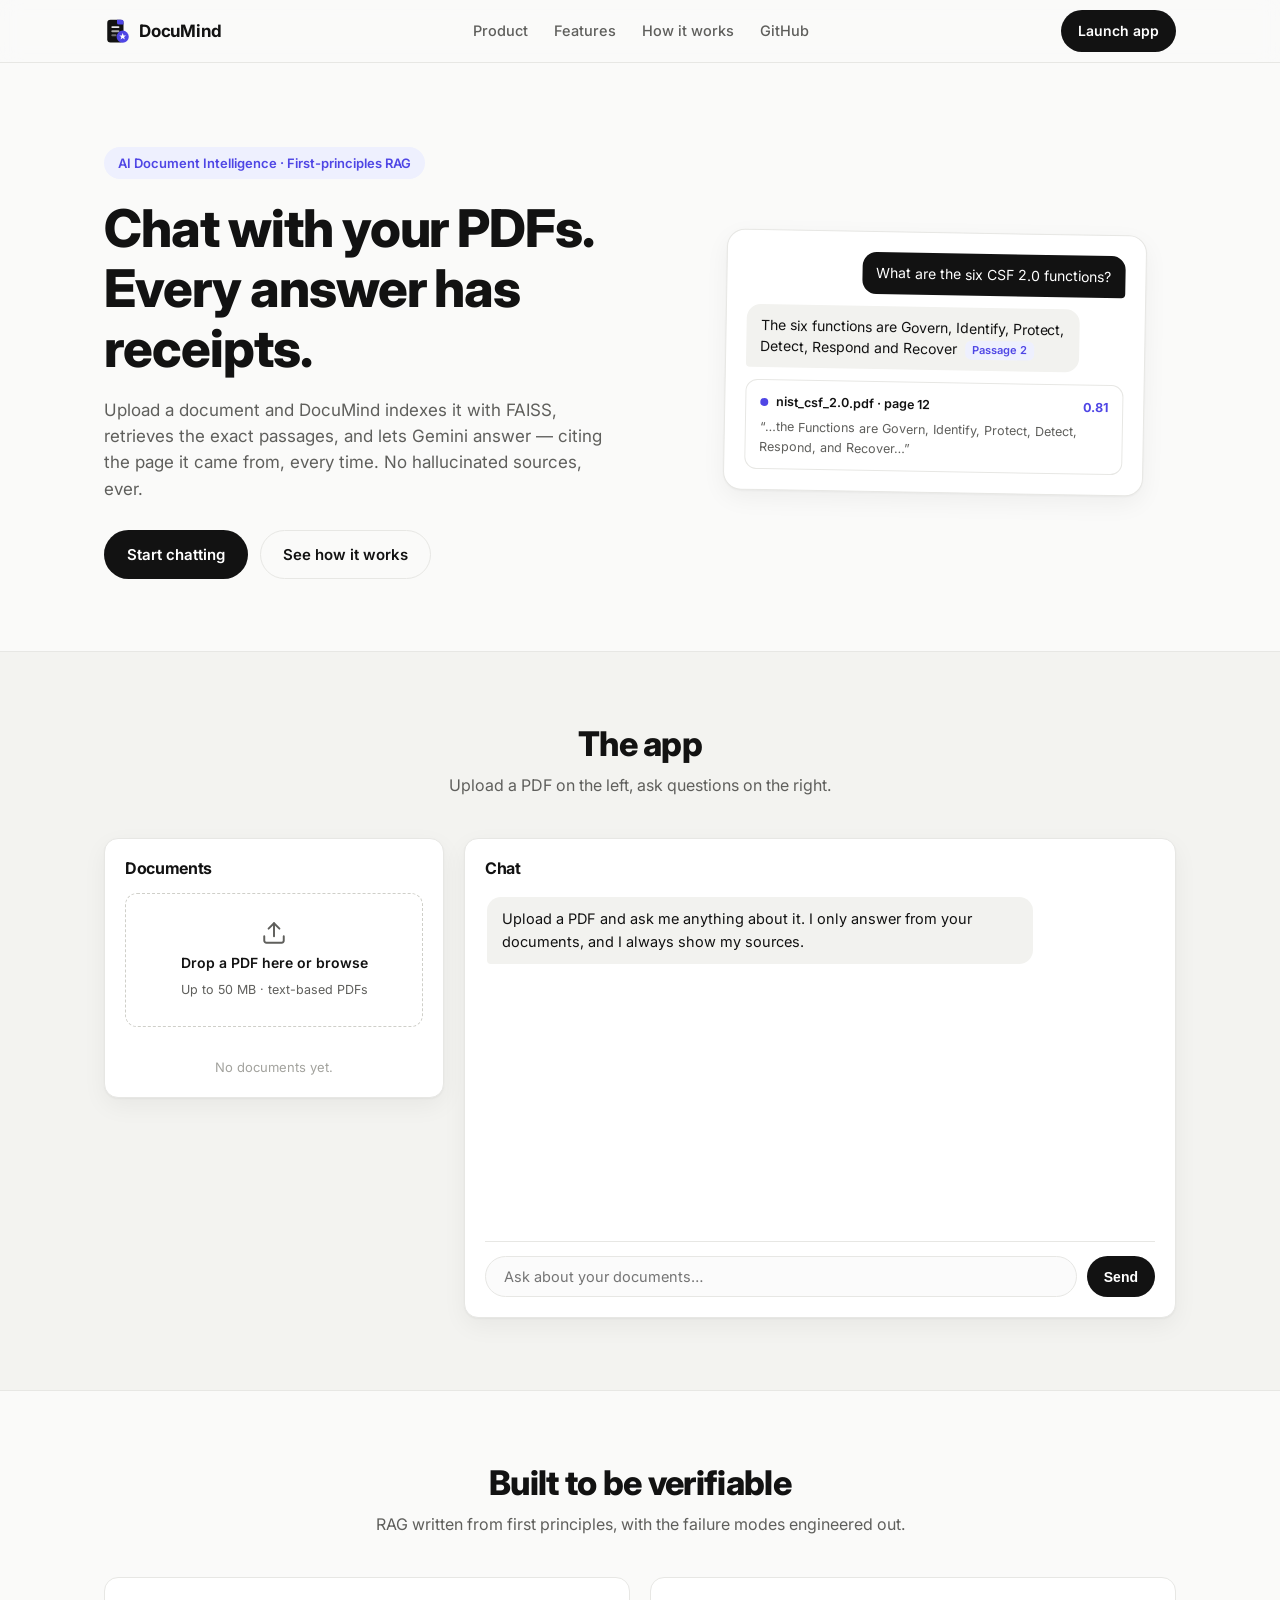
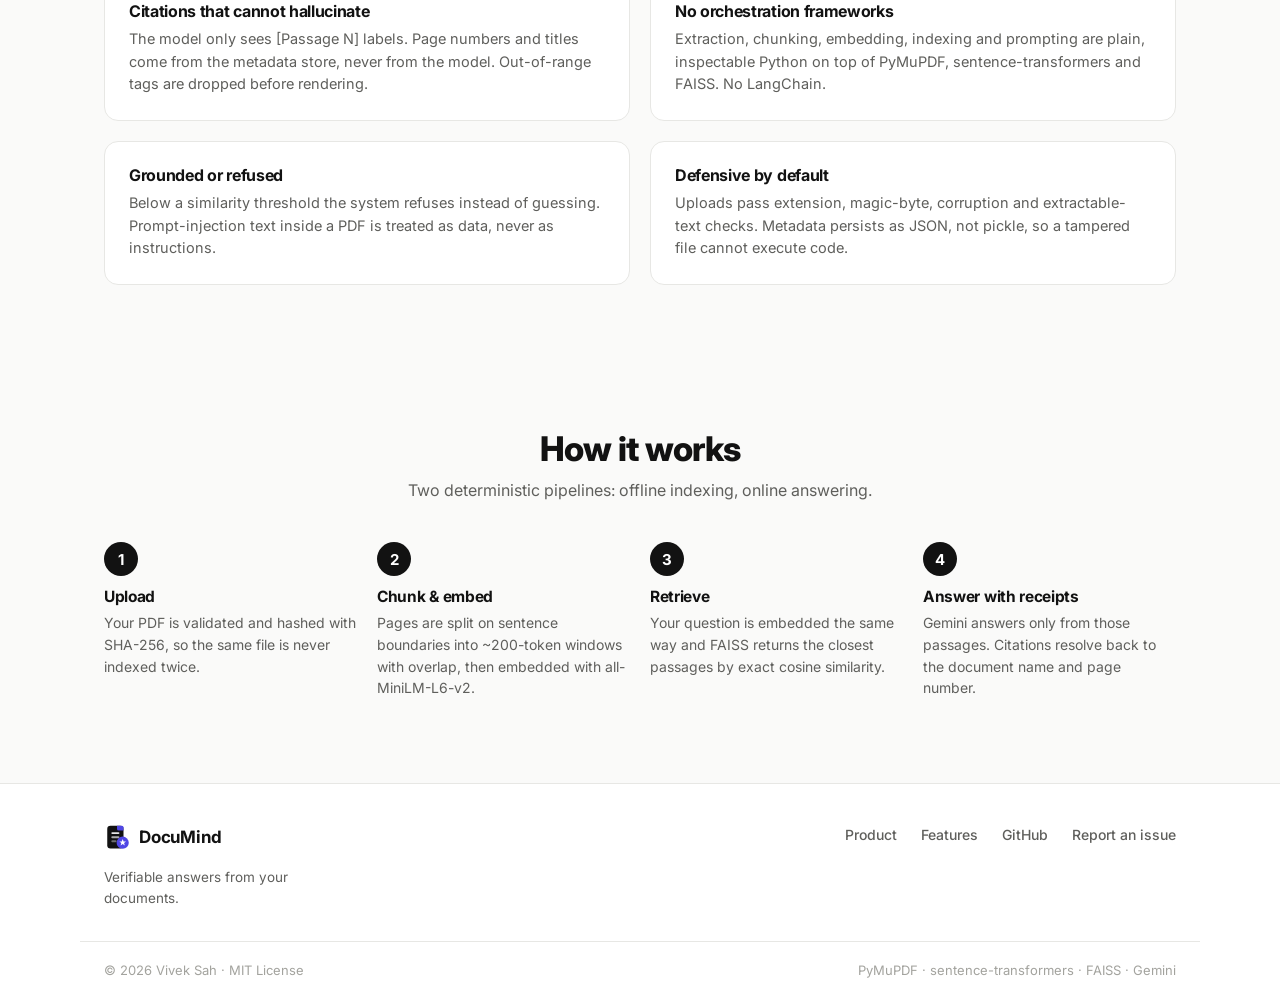
==== static/index.html @ 678947e0 "feat: DocuMind end-to-end - FastAPI RAG backend, SaaS frontend, 58 tests" ====
<!DOCTYPE html>
<html lang="en">
<head>
  <meta charset="UTF-8" />
  <meta name="viewport" content="width=device-width, initial-scale=1.0" />
  <title>DocuMind — Chat with your PDFs, with citations</title>
  <meta name="description" content="DocuMind is a first-principles RAG system: upload a PDF, retrieve the exact passages with FAISS, and get Gemini answers with verifiable page-level citations." />
  <link rel="icon" type="image/svg+xml" href="/static/logo.svg" />
  <link rel="preconnect" href="https://fonts.googleapis.com" />
  <link rel="preconnect" href="https://fonts.gstatic.com" crossorigin />
  <link href="https://fonts.googleapis.com/css2?family=Inter:wght@400;500;600;700;800&display=swap" rel="stylesheet" />
  <link rel="stylesheet" href="/static/styles.css" />
</head>
<body>

  <header class="site-header">
    <div class="container header-inner">
      <a class="brand" href="#top" aria-label="DocuMind home">
        <img src="/static/logo.svg" alt="" class="brand-mark" />
        <span class="brand-name">DocuMind</span>
      </a>
      <nav class="site-nav" aria-label="Primary">
        <a href="#app">Product</a>
        <a href="#features">Features</a>
        <a href="#how">How it works</a>
        <a href="https://github.com/vivek-sah23/DocuMind-AI-Document-Intelligence" target="_blank" rel="noopener">GitHub</a>
      </nav>
      <a href="#app" class="btn btn-dark btn-sm header-cta">Launch app</a>
    </div>
  </header>

  <main id="top">

    <section class="hero">
      <div class="container hero-grid">
        <div class="hero-copy">
          <span class="eyebrow">AI Document Intelligence &middot; First-principles RAG</span>
          <h1>Chat with your PDFs.<br />Every answer has receipts.</h1>
          <p class="hero-sub">
            Upload a document and DocuMind indexes it with FAISS, retrieves the exact
            passages, and lets Gemini answer &mdash; citing the page it came from,
            every time. No hallucinated sources, ever.
          </p>
          <div class="hero-actions">
            <a href="#app" class="btn btn-dark">Start chatting</a>
            <a href="#how" class="btn btn-ghost">See how it works</a>
          </div>
        </div>
        <div class="hero-visual" aria-hidden="true">
          <div class="preview-card">
            <div class="preview-msg user">What are the six CSF 2.0 functions?</div>
            <div class="preview-msg bot">
              The six functions are Govern, Identify, Protect, Detect, Respond and
              Recover <span class="cite-pill">Passage 2</span>
            </div>
            <div class="preview-source">
              <div class="preview-source-head">
                <span class="doc-dot"></span> nist_csf_2.0.pdf &middot; page 12
                <span class="score">0.81</span>
              </div>
              <p>&ldquo;&hellip;the Functions are Govern, Identify, Protect, Detect, Respond, and Recover&hellip;&rdquo;</p>
            </div>
          </div>
        </div>
      </div>
    </section>

    <section id="app" class="app-section">
      <div class="container">
        <div class="section-head">
          <h2>The app</h2>
          <p>Upload a PDF on the left, ask questions on the right.</p>
        </div>
        <div id="key-banner" class="key-banner" hidden>
          The server is running without a <code>GEMINI_API_KEY</code>, so answers are
          disabled. Indexing and search still work.
        </div>
        <div class="app-grid">

          <aside class="card docs-card">
            <h3>Documents</h3>
            <label id="dropzone" class="dropzone" for="file-input">
              <svg width="26" height="26" viewBox="0 0 24 24" fill="none" stroke="currentColor" stroke-width="1.8" stroke-linecap="round" stroke-linejoin="round"><path d="M21 15v4a2 2 0 0 1-2 2H5a2 2 0 0 1-2-2v-4"/><polyline points="17 8 12 3 7 8"/><line x1="12" y1="3" x2="12" y2="15"/></svg>
              <span class="dz-title">Drop a PDF here or browse</span>
              <span class="dz-sub">Up to 50 MB &middot; text-based PDFs</span>
              <input id="file-input" type="file" accept="application/pdf,.pdf" />
            </label>
            <div id="upload-status" class="upload-status" hidden></div>
            <ul id="doc-list" class="doc-list"></ul>
            <p id="doc-empty" class="doc-empty">No documents yet.</p>
          </aside>

          <section class="card chat-card">
            <h3>Chat</h3>
            <div id="messages" class="messages">
              <div class="msg bot">
                <div class="bubble">Upload a PDF and ask me anything about it. I only answer from your documents, and I always show my sources.</div>
              </div>
            </div>
            <form id="chat-form" class="chat-form">
              <input id="chat-input" type="text" placeholder="Ask about your documents&hellip;" autocomplete="off" />
              <button type="submit" class="btn btn-dark btn-sm" id="send-btn">Send</button>
            </form>
          </section>

        </div>
      </div>
    </section>

    <section id="features" class="features-section">
      <div class="container">
        <div class="section-head">
          <h2>Built to be verifiable</h2>
          <p>RAG written from first principles, with the failure modes engineered out.</p>
        </div>
        <div class="feature-grid">
          <div class="feature-card">
            <h4>Citations that cannot hallucinate</h4>
            <p>The model only sees [Passage N] labels. Page numbers and titles come from the metadata store, never from the model. Out-of-range tags are dropped before rendering.</p>
          </div>
          <div class="feature-card">
            <h4>No orchestration frameworks</h4>
            <p>Extraction, chunking, embedding, indexing and prompting are plain, inspectable Python on top of PyMuPDF, sentence-transformers and FAISS. No LangChain.</p>
          </div>
          <div class="feature-card">
            <h4>Grounded or refused</h4>
            <p>Below a similarity threshold the system refuses instead of guessing. Prompt-injection text inside a PDF is treated as data, never as instructions.</p>
          </div>
          <div class="feature-card">
            <h4>Defensive by default</h4>
            <p>Uploads pass extension, magic-byte, corruption and extractable-text checks. Metadata persists as JSON, not pickle, so a tampered file cannot execute code.</p>
          </div>
        </div>
      </div>
    </section>

    <section id="how" class="how-section">
      <div class="container">
        <div class="section-head">
          <h2>How it works</h2>
          <p>Two deterministic pipelines: offline indexing, online answering.</p>
        </div>
        <ol class="steps">
          <li><span class="step-n">1</span><div><h4>Upload</h4><p>Your PDF is validated and hashed with SHA-256, so the same file is never indexed twice.</p></div></li>
          <li><span class="step-n">2</span><div><h4>Chunk &amp; embed</h4><p>Pages are split on sentence boundaries into ~200-token windows with overlap, then embedded with all-MiniLM-L6-v2.</p></div></li>
          <li><span class="step-n">3</span><div><h4>Retrieve</h4><p>Your question is embedded the same way and FAISS returns the closest passages by exact cosine similarity.</p></div></li>
          <li><span class="step-n">4</span><div><h4>Answer with receipts</h4><p>Gemini answers only from those passages. Citations resolve back to the document name and page number.</p></div></li>
        </ol>
      </div>
    </section>

  </main>

  <footer class="site-footer">
    <div class="container footer-inner">
      <div class="footer-brand">
        <a class="brand" href="#top">
          <img src="/static/logo.svg" alt="" class="brand-mark" />
          <span class="brand-name">DocuMind</span>
        </a>
        <p>Verifiable answers from your documents.</p>
      </div>
      <nav class="footer-nav" aria-label="Footer">
        <a href="#app">Product</a>
        <a href="#features">Features</a>
        <a href="https://github.com/vivek-sah23/DocuMind-AI-Document-Intelligence" target="_blank" rel="noopener">GitHub</a>
        <a href="https://github.com/vivek-sah23/DocuMind-AI-Document-Intelligence/issues" target="_blank" rel="noopener">Report an issue</a>
      </nav>
    </div>
    <div class="container footer-base">
      <span>&copy; 2026 Vivek Sah &middot; MIT License</span>
      <span>PyMuPDF &middot; sentence-transformers &middot; FAISS &middot; Gemini</span>
    </div>
  </footer>

  <script src="/static/app.js"></script>
</body>
</html>
---- static/styles.css ----
:root {
  --bg: #fafaf9;
  --surface: #ffffff;
  --ink: #121212;
  --muted: #5f5f5c;
  --hairline: #e7e7e4;
  --accent: #4f46e5;
  --accent-soft: #eef0fe;
  --danger: #c2410c;
  --radius: 14px;
  --shadow: 0 1px 2px rgba(16, 16, 16, .04), 0 8px 24px rgba(16, 16, 16, .05);
}

* { margin: 0; padding: 0; box-sizing: border-box; }

html { scroll-behavior: smooth; }

body {
  font-family: "Inter", -apple-system, BlinkMacSystemFont, "Segoe UI", sans-serif;
  background: var(--bg);
  color: var(--ink);
  line-height: 1.55;
  -webkit-font-smoothing: antialiased;
}

.container { max-width: 1120px; margin: 0 auto; padding: 0 24px; }

h1, h2, h3, h4 { line-height: 1.15; letter-spacing: -0.02em; }

/* ---------- buttons ---------- */
.btn {
  display: inline-flex; align-items: center; justify-content: center;
  gap: 8px; border-radius: 999px; font-weight: 600; font-size: 15px;
  padding: 12px 22px; border: 1px solid transparent; cursor: pointer;
  text-decoration: none; transition: background .15s ease, color .15s ease, border-color .15s ease;
}
.btn-dark { background: var(--ink); color: #fff; }
.btn-dark:hover { background: #2c2c2a; }
.btn-ghost { background: transparent; color: var(--ink); border-color: var(--hairline); }
.btn-ghost:hover { border-color: #cfcfc9; background: #fff; }
.btn-sm { padding: 9px 16px; font-size: 14px; }

/* ---------- header ---------- */
.site-header {
  position: sticky; top: 0; z-index: 50;
  background: rgba(250, 250, 249, .85);
  backdrop-filter: blur(10px); -webkit-backdrop-filter: blur(10px);
  border-bottom: 1px solid var(--hairline);
}
.header-inner { display: flex; align-items: center; gap: 24px; height: 62px; }
.brand { display: inline-flex; align-items: center; gap: 9px; text-decoration: none; color: var(--ink); }
.brand-mark { width: 26px; height: 26px; }
.brand-name { font-weight: 700; font-size: 17px; letter-spacing: -0.01em; }
.site-nav { display: flex; gap: 26px; margin: 0 auto; }
.site-nav a {
  color: var(--muted); text-decoration: none; font-size: 14.5px; font-weight: 500;
}
.site-nav a:hover { color: var(--ink); }
.header-cta { flex-shrink: 0; }

/* ---------- hero ---------- */
.hero { padding: 84px 0 72px; }
.hero-grid { display: grid; grid-template-columns: 1.05fr .95fr; gap: 56px; align-items: center; }
.eyebrow {
  display: inline-block; font-size: 13px; font-weight: 600; color: var(--accent);
  background: var(--accent-soft); border-radius: 999px; padding: 6px 14px; margin-bottom: 20px;
}
.hero h1 { font-size: clamp(34px, 4.6vw, 52px); font-weight: 800; margin-bottom: 18px; }
.hero-sub { font-size: 17px; color: var(--muted); max-width: 520px; margin-bottom: 28px; }
.hero-actions { display: flex; gap: 12px; flex-wrap: wrap; }

/* hero preview card */
.hero-visual { display: flex; justify-content: center; }
.preview-card {
  width: 100%; max-width: 420px; background: var(--surface);
  border: 1px solid var(--hairline); border-radius: 18px; box-shadow: var(--shadow);
  padding: 20px; display: flex; flex-direction: column; gap: 12px;
  transform: rotate(1deg);
}
.preview-msg { font-size: 14px; padding: 10px 14px; border-radius: 14px; max-width: 88%; }
.preview-msg.user { align-self: flex-end; background: var(--ink); color: #fff; border-bottom-right-radius: 4px; }
.preview-msg.bot { align-self: flex-start; background: #f2f2ef; border-bottom-left-radius: 4px; }
.cite-pill {
  display: inline-block; font-size: 11px; font-weight: 600; color: var(--accent);
  background: var(--accent-soft); border-radius: 6px; padding: 1px 7px; margin-left: 4px;
  vertical-align: 1px;
}
.preview-source { border: 1px solid var(--hairline); border-radius: 12px; padding: 12px 14px; }
.preview-source-head {
  display: flex; align-items: center; gap: 8px; font-size: 12.5px; font-weight: 600; margin-bottom: 6px;
}
.preview-source p { font-size: 12.5px; color: var(--muted); }
.doc-dot { width: 8px; height: 8px; border-radius: 50%; background: var(--accent); flex-shrink: 0; }
.score { margin-left: auto; color: var(--accent); font-weight: 700; }

/* ---------- sections ---------- */
.section-head { text-align: center; max-width: 560px; margin: 0 auto 40px; }
.section-head h2 { font-size: clamp(26px, 3vw, 34px); font-weight: 800; margin-bottom: 10px; }
.section-head p { color: var(--muted); font-size: 16px; }

.app-section { padding: 72px 0; background: #f3f3f0; border-top: 1px solid var(--hairline); border-bottom: 1px solid var(--hairline); }
.features-section { padding: 72px 0; }
.how-section { padding: 72px 0 84px; }

/* ---------- app ---------- */
.key-banner {
  max-width: 760px; margin: 0 auto 20px; padding: 12px 18px;
  background: #fff7ed; border: 1px solid #fed7aa; color: #9a3412;
  border-radius: 12px; font-size: 14px; text-align: center;
}
.key-banner code { background: #ffedd5; padding: 1px 6px; border-radius: 5px; font-size: 13px; }

.app-grid { display: grid; grid-template-columns: 340px 1fr; gap: 20px; align-items: start; }
.card {
  background: var(--surface); border: 1px solid var(--hairline);
  border-radius: var(--radius); box-shadow: var(--shadow); padding: 20px;
}
.card h3 { font-size: 16px; font-weight: 700; margin-bottom: 16px; }

.dropzone {
  display: flex; flex-direction: column; align-items: center; gap: 6px;
  border: 1.5px dashed #cfcfc9; border-radius: 12px; padding: 26px 16px;
  text-align: center; color: var(--muted); cursor: pointer; transition: border-color .15s, background .15s;
}
.dropzone:hover, .dropzone.drag { border-color: var(--accent); background: var(--accent-soft); color: var(--accent); }
.dz-title { font-weight: 600; font-size: 14px; color: var(--ink); }
.dropzone:hover .dz-title, .dropzone.drag .dz-title { color: var(--accent); }
.dz-sub { font-size: 12.5px; }
#file-input { display: none; }

.upload-status { margin-top: 12px; font-size: 13.5px; color: var(--muted); }
.upload-status.error { color: var(--danger); }
.upload-status.ok { color: #15803d; }

.doc-list { list-style: none; margin-top: 16px; display: flex; flex-direction: column; gap: 10px; }
.doc-item {
  display: flex; align-items: center; gap: 10px;
  border: 1px solid var(--hairline); border-radius: 10px; padding: 10px 12px;
}
.doc-item .doc-dot { flex-shrink: 0; }
.doc-meta { min-width: 0; flex: 1; }
.doc-name { font-size: 13.5px; font-weight: 600; white-space: nowrap; overflow: hidden; text-overflow: ellipsis; }
.doc-stats { font-size: 12px; color: var(--muted); }
.doc-del {
  border: none; background: none; color: #a3a39e; cursor: pointer; font-size: 16px;
  line-height: 1; padding: 4px; border-radius: 6px;
}
.doc-del:hover { color: var(--danger); background: #fef2f2; }
.doc-empty { margin-top: 14px; font-size: 13px; color: #a3a39e; text-align: center; }

.chat-card { display: flex; flex-direction: column; min-height: 480px; }
.messages { flex: 1; overflow-y: auto; display: flex; flex-direction: column; gap: 12px; padding: 4px 2px 12px; max-height: 520px; }
.msg { display: flex; }
.msg.user { justify-content: flex-end; }
.msg .bubble {
  max-width: 82%; padding: 11px 15px; border-radius: 14px; font-size: 14.5px;
  white-space: pre-wrap; word-wrap: break-word;
}
.msg.user .bubble { background: var(--ink); color: #fff; border-bottom-right-radius: 4px; }
.msg.bot .bubble { background: #f2f2ef; border-bottom-left-radius: 4px; }
.msg .bubble.typing { color: var(--muted); font-style: italic; }

.sources { display: flex; flex-direction: column; gap: 8px; max-width: 82%; }
.source {
  border: 1px solid var(--hairline); border-radius: 10px; overflow: hidden; font-size: 13px;
}
.source-head {
  display: flex; align-items: center; gap: 8px; padding: 9px 12px; cursor: pointer;
  font-weight: 600; background: #fbfbfb; user-select: none;
}
.source-head:hover { background: #f5f5f3; }
.source-head .score { margin-left: auto; }
.source-body { display: none; padding: 10px 12px; color: var(--muted); border-top: 1px solid var(--hairline); }
.source.open .source-body { display: block; }
.chevron { transition: transform .15s; font-size: 11px; color: #a3a39e; }
.source.open .chevron { transform: rotate(90deg); }

.chat-form { display: flex; gap: 10px; padding-top: 14px; border-top: 1px solid var(--hairline); }
.chat-form input {
  flex: 1; border: 1px solid var(--hairline); border-radius: 999px; padding: 11px 18px;
  font-size: 14.5px; font-family: inherit; outline: none; background: #fbfbfb;
}
.chat-form input:focus { border-color: var(--accent); background: #fff; }

/* ---------- features ---------- */
.feature-grid { display: grid; grid-template-columns: repeat(2, 1fr); gap: 20px; }
.feature-card {
  background: var(--surface); border: 1px solid var(--hairline); border-radius: var(--radius);
  padding: 24px;
}
.feature-card h4 { font-size: 16px; font-weight: 700; margin-bottom: 8px; }
.feature-card p { font-size: 14.5px; color: var(--muted); }

/* ---------- how ---------- */
.steps { list-style: none; display: grid; grid-template-columns: repeat(4, 1fr); gap: 20px; }
.steps li { display: flex; flex-direction: column; gap: 12px; }
.step-n {
  width: 34px; height: 34px; border-radius: 50%; background: var(--ink); color: #fff;
  display: inline-flex; align-items: center; justify-content: center; font-weight: 700; font-size: 15px;
}
.steps h4 { font-size: 15.5px; font-weight: 700; margin-bottom: 6px; }
.steps p { font-size: 14px; color: var(--muted); }

/* ---------- footer ---------- */
.site-footer { border-top: 1px solid var(--hairline); background: var(--surface); }
.footer-inner {
  display: flex; justify-content: space-between; align-items: flex-start; gap: 32px;
  padding-top: 40px; padding-bottom: 32px;
}
.footer-brand p { margin-top: 10px; font-size: 13.5px; color: var(--muted); max-width: 240px; }
.footer-nav { display: flex; gap: 24px; flex-wrap: wrap; }
.footer-nav a { color: var(--muted); text-decoration: none; font-size: 14px; font-weight: 500; }
.footer-nav a:hover { color: var(--ink); }
.footer-base {
  display: flex; justify-content: space-between; gap: 16px; flex-wrap: wrap;
  padding-top: 18px; padding-bottom: 22px; border-top: 1px solid var(--hairline);
  font-size: 13px; color: #a3a39e;
}

/* ---------- responsive ---------- */
@media (max-width: 900px) {
  .hero { padding: 56px 0 48px; }
  .hero-grid { grid-template-columns: 1fr; gap: 36px; }
  .hero-visual { order: 2; }
  .preview-card { transform: none; }
  .app-grid { grid-template-columns: 1fr; }
  .feature-grid { grid-template-columns: 1fr; }
  .steps { grid-template-columns: repeat(2, 1fr); }
  .footer-inner { flex-direction: column; gap: 24px; }
}

@media (max-width: 640px) {
  .site-nav { display: none; }
  .header-inner { justify-content: space-between; }
  .hero h1 { font-size: 32px; }
  .steps { grid-template-columns: 1fr; }
  .msg .bubble, .sources { max-width: 94%; }
  .footer-base { flex-direction: column; gap: 6px; }
}
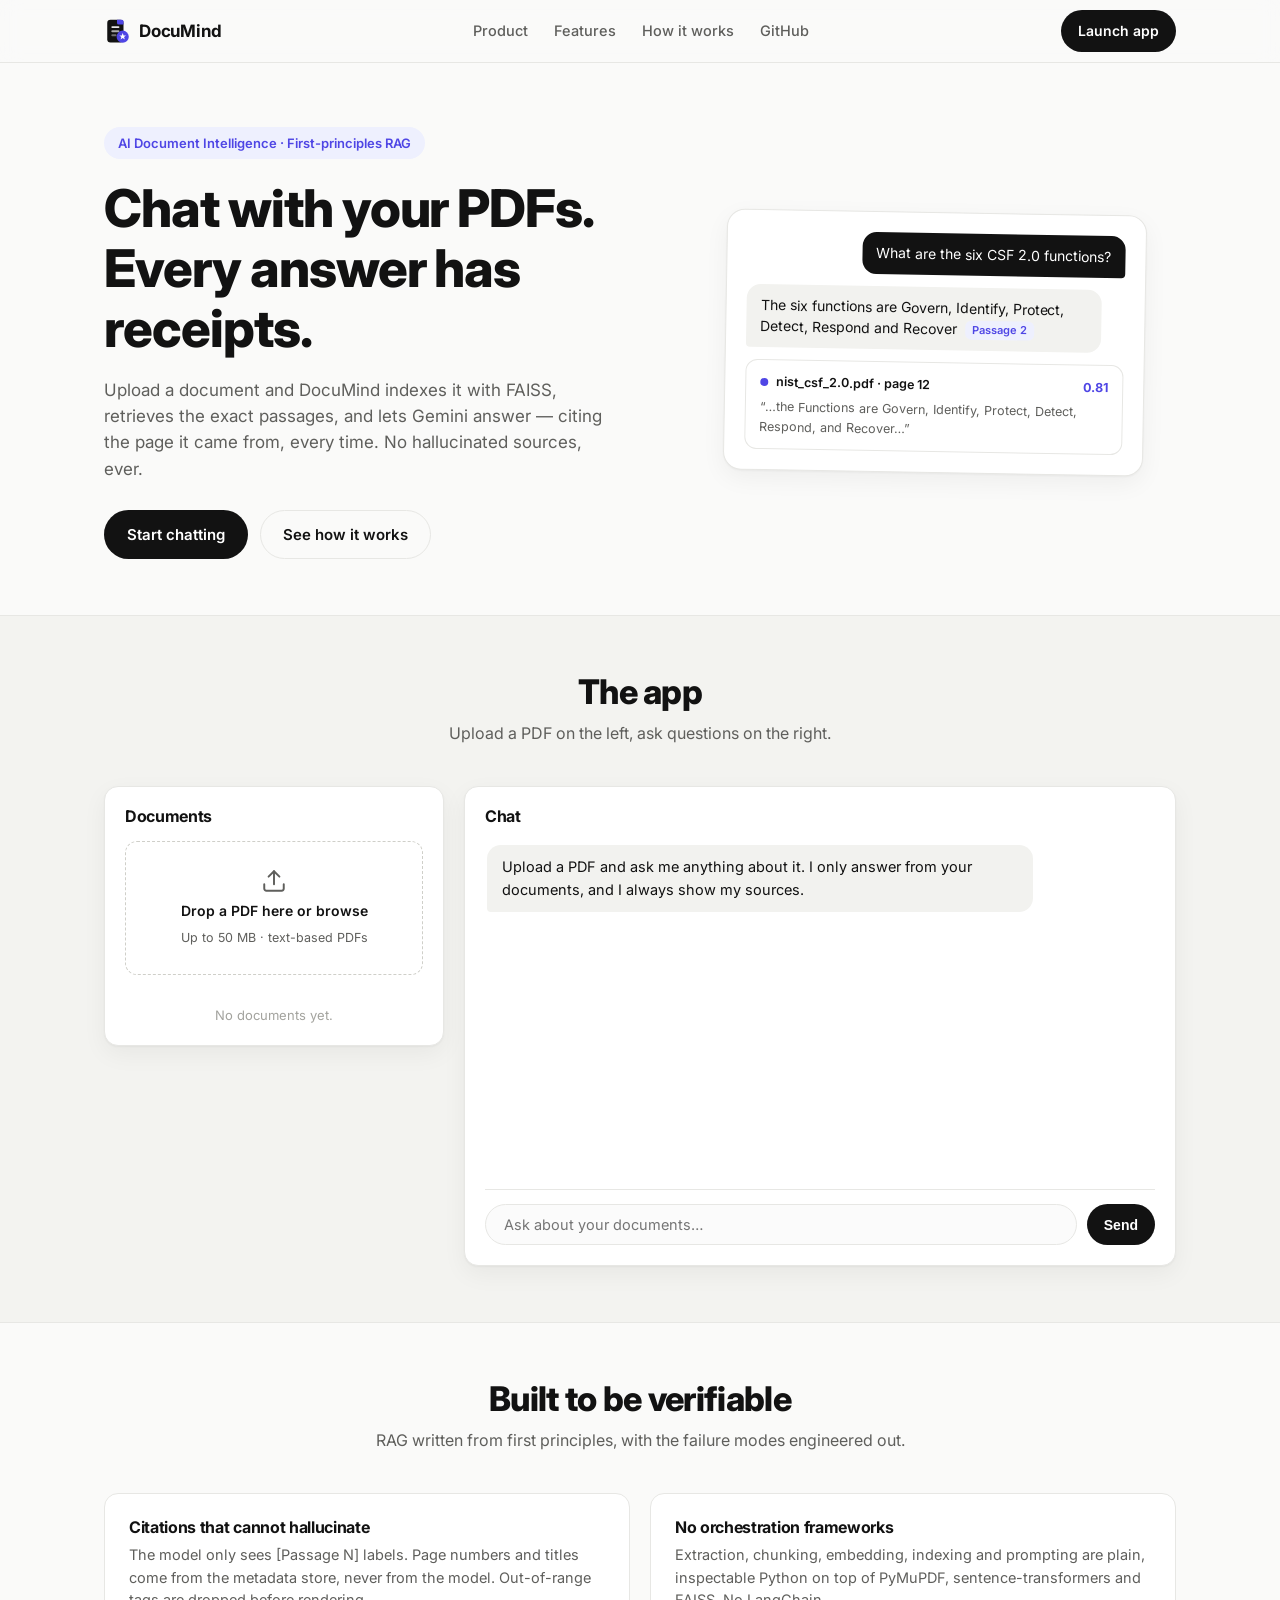
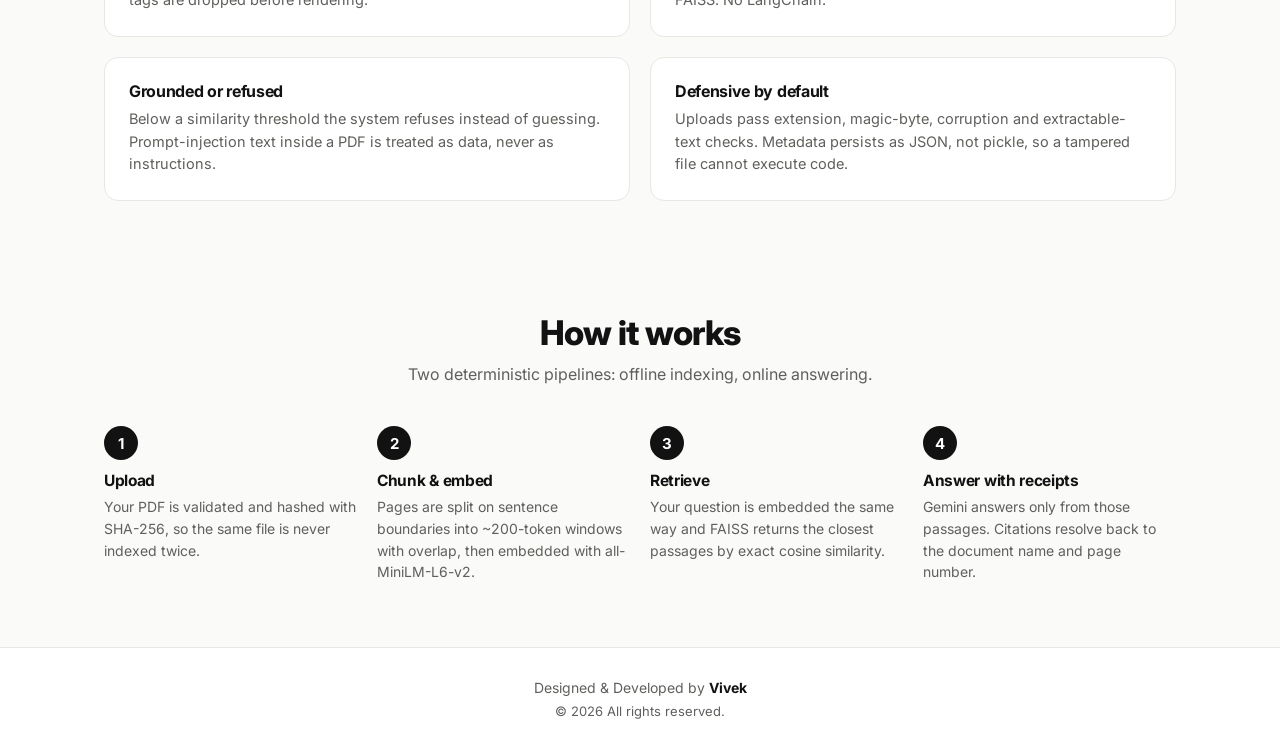
==== commit 96ed5cf3: "style: simplify footer" ====
--- a/static/index.html
+++ b/static/index.html
@@ -152,24 +152,9 @@
   </main>
 
   <footer class="site-footer">
-    <div class="container footer-inner">
-      <div class="footer-brand">
-        <a class="brand" href="#top">
-          <img src="/static/logo.svg" alt="" class="brand-mark" />
-          <span class="brand-name">DocuMind</span>
-        </a>
-        <p>Verifiable answers from your documents.</p>
-      </div>
-      <nav class="footer-nav" aria-label="Footer">
-        <a href="#app">Product</a>
-        <a href="#features">Features</a>
-        <a href="https://github.com/vivek-sah23/DocuMind-AI-Document-Intelligence" target="_blank" rel="noopener">GitHub</a>
-        <a href="https://github.com/vivek-sah23/DocuMind-AI-Document-Intelligence/issues" target="_blank" rel="noopener">Report an issue</a>
-      </nav>
-    </div>
-    <div class="container footer-base">
-      <span>&copy; 2026 Vivek Sah &middot; MIT License</span>
-      <span>PyMuPDF &middot; sentence-transformers &middot; FAISS &middot; Gemini</span>
+    <div class="container footer-simple">
+      <p>Designed &amp; Developed by <strong>Vivek</strong></p>
+      <p>&copy; 2026 All rights reserved.</p>
     </div>
   </footer>
 
--- a/static/styles.css
+++ b/static/styles.css
@@ -59,7 +59,7 @@
 .header-cta { flex-shrink: 0; }
 
 /* ---------- hero ---------- */
-.hero { padding: 84px 0 72px; }
+.hero { padding: 64px 0 56px; }
 .hero-grid { display: grid; grid-template-columns: 1.05fr .95fr; gap: 56px; align-items: center; }
 .eyebrow {
   display: inline-block; font-size: 13px; font-weight: 600; color: var(--accent);
@@ -77,7 +77,7 @@
   padding: 20px; display: flex; flex-direction: column; gap: 12px;
   transform: rotate(1deg);
 }
-.preview-msg { font-size: 14px; padding: 10px 14px; border-radius: 14px; max-width: 88%; }
+.preview-msg { font-size: 14px; padding: 10px 14px; border-radius: 14px; max-width: 94%; }
 .preview-msg.user { align-self: flex-end; background: var(--ink); color: #fff; border-bottom-right-radius: 4px; }
 .preview-msg.bot { align-self: flex-start; background: #f2f2ef; border-bottom-left-radius: 4px; }
 .cite-pill {
@@ -98,9 +98,9 @@
 .section-head h2 { font-size: clamp(26px, 3vw, 34px); font-weight: 800; margin-bottom: 10px; }
 .section-head p { color: var(--muted); font-size: 16px; }
 
-.app-section { padding: 72px 0; background: #f3f3f0; border-top: 1px solid var(--hairline); border-bottom: 1px solid var(--hairline); }
-.features-section { padding: 72px 0; }
-.how-section { padding: 72px 0 84px; }
+.app-section { padding: 56px 0; background: #f3f3f0; border-top: 1px solid var(--hairline); border-bottom: 1px solid var(--hairline); }
+.features-section { padding: 56px 0; }
+.how-section { padding: 56px 0 64px; }
 
 /* ---------- app ---------- */
 .key-banner {
@@ -237,3 +237,7 @@
   .msg .bubble, .sources { max-width: 94%; }
   .footer-base { flex-direction: column; gap: 6px; }
 }
+
+.footer-simple { padding: 28px 0; text-align: center; font-size: 14px; color: var(--muted); line-height: 1.7; }
+.footer-simple strong { color: var(--ink); font-weight: 700; }
+.footer-simple p + p { font-size: 13px; }
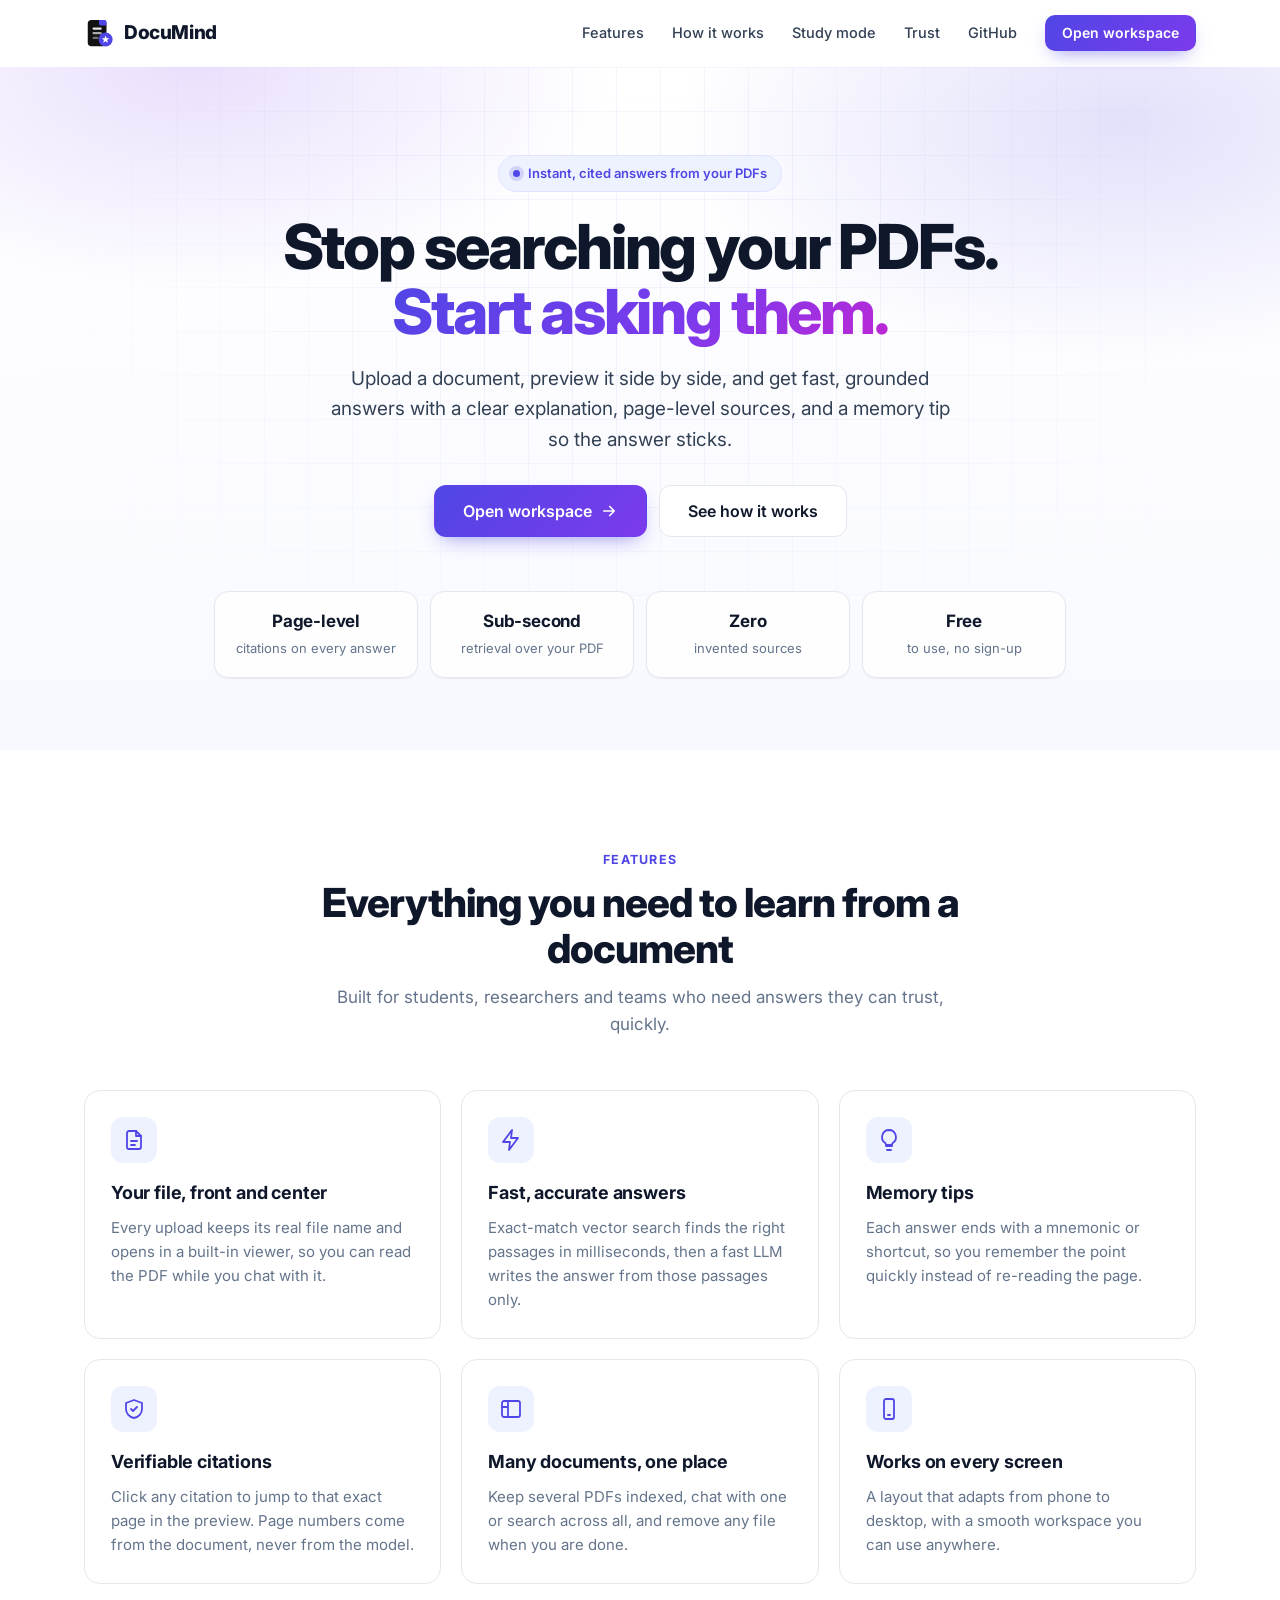
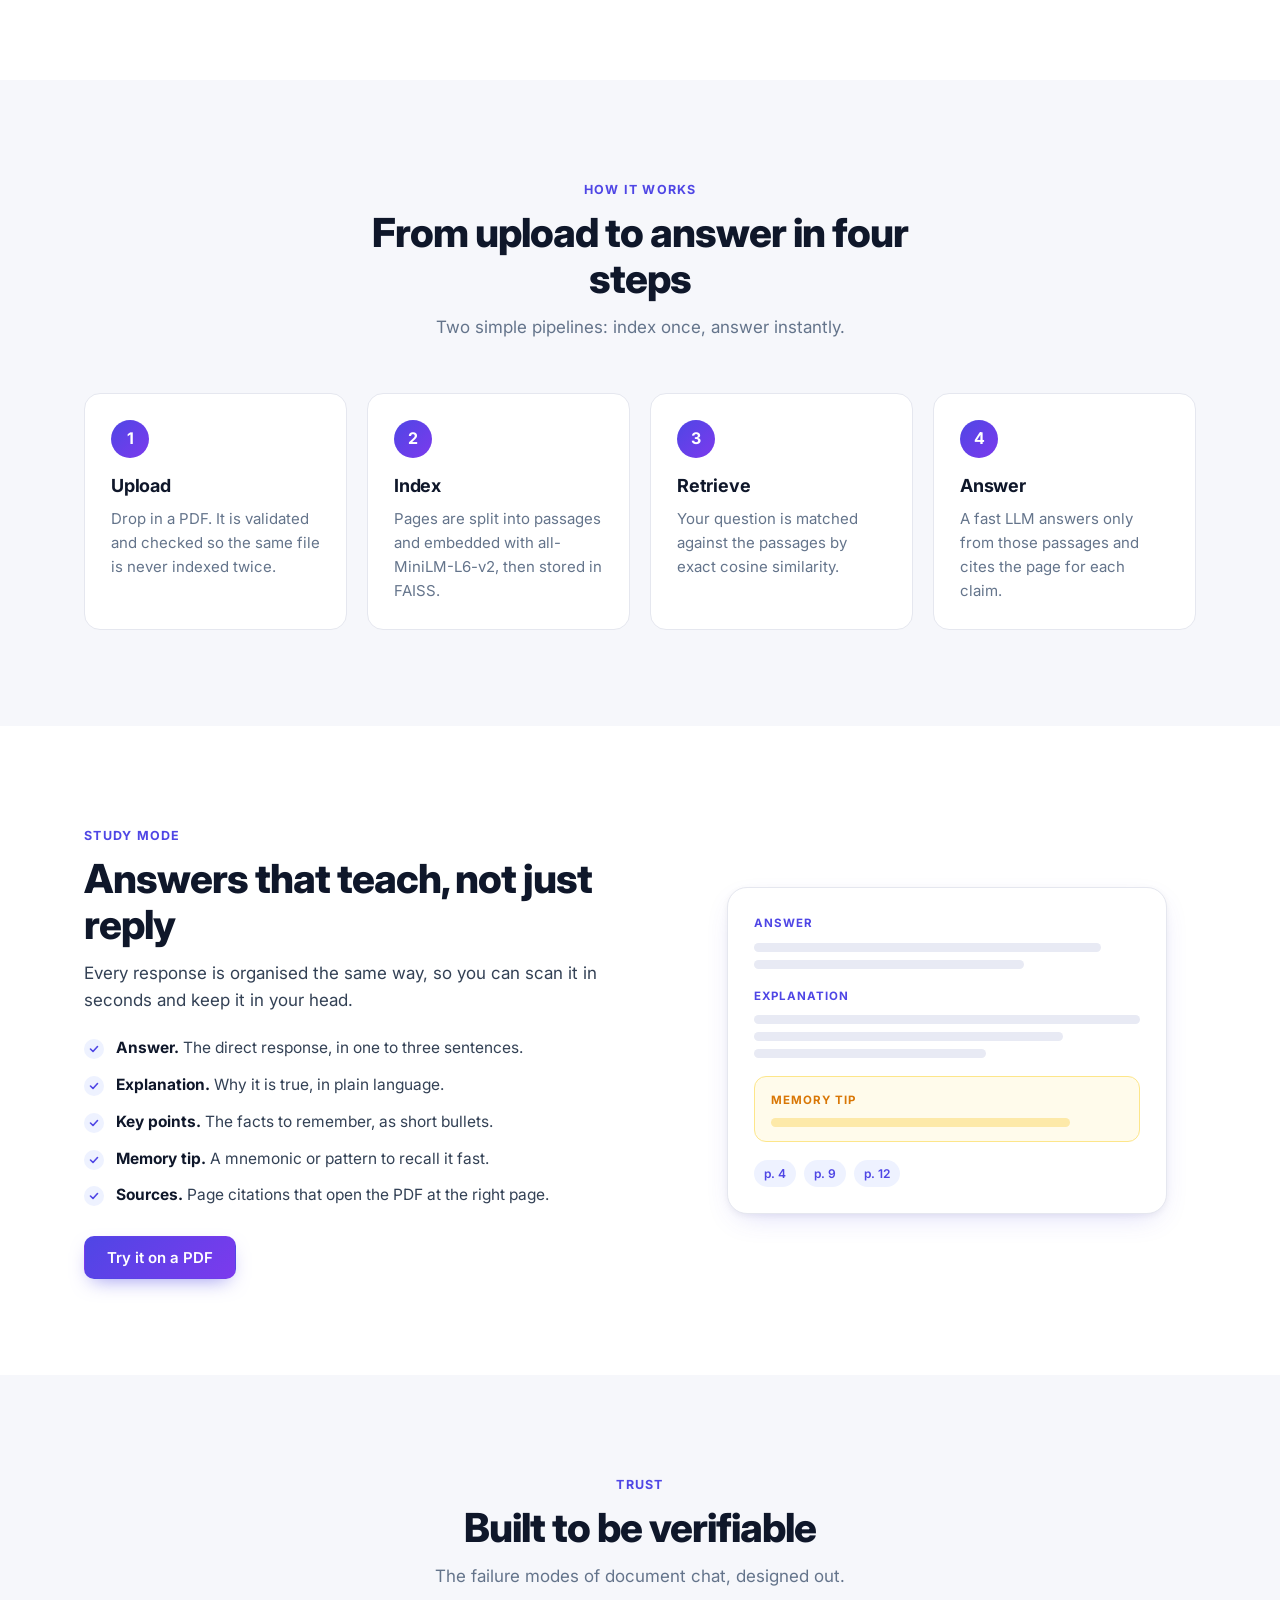
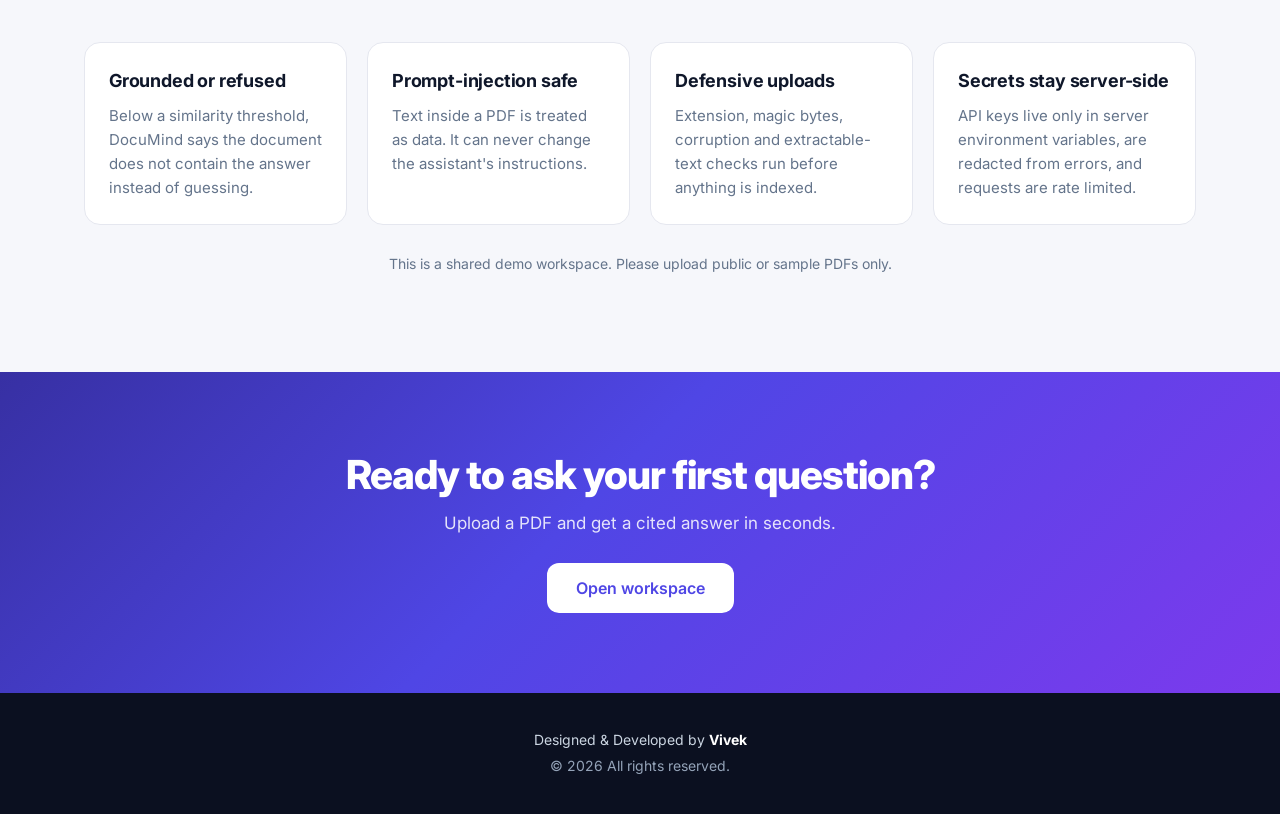
==== commit 4297faa0: "feat: v2 SaaS redesign, PDF preview, Groq fast answers with explanations and memory tips" ====
--- a/static/index.html
+++ b/static/index.html
@@ -3,149 +3,171 @@
 <head>
   <meta charset="UTF-8" />
   <meta name="viewport" content="width=device-width, initial-scale=1.0" />
-  <title>DocuMind — Chat with your PDFs, with citations</title>
-  <meta name="description" content="DocuMind is a first-principles RAG system: upload a PDF, retrieve the exact passages with FAISS, and get Gemini answers with verifiable page-level citations." />
+  <title>DocuMind | Chat with your PDFs. Answers you can verify.</title>
+  <meta name="description" content="DocuMind turns any PDF into a fast, cited Q&A workspace. Preview the document, ask questions, and get grounded answers with explanations and memory tips." />
+  <meta name="theme-color" content="#4f46e5" />
   <link rel="icon" type="image/svg+xml" href="/static/logo.svg" />
   <link rel="preconnect" href="https://fonts.googleapis.com" />
   <link rel="preconnect" href="https://fonts.gstatic.com" crossorigin />
   <link href="https://fonts.googleapis.com/css2?family=Inter:wght@400;500;600;700;800&display=swap" rel="stylesheet" />
   <link rel="stylesheet" href="/static/styles.css" />
 </head>
-<body>
+<body class="landing">
 
-  <header class="site-header">
+  <header class="site-header" id="site-header">
     <div class="container header-inner">
-      <a class="brand" href="#top" aria-label="DocuMind home">
+      <a class="brand" href="/" aria-label="DocuMind home">
         <img src="/static/logo.svg" alt="" class="brand-mark" />
         <span class="brand-name">DocuMind</span>
       </a>
-      <nav class="site-nav" aria-label="Primary">
-        <a href="#app">Product</a>
+      <nav class="site-nav" id="site-nav" aria-label="Primary">
         <a href="#features">Features</a>
         <a href="#how">How it works</a>
+        <a href="#study">Study mode</a>
+        <a href="#trust">Trust</a>
         <a href="https://github.com/vivek-sah23/DocuMind-AI-Document-Intelligence" target="_blank" rel="noopener">GitHub</a>
+        <a href="/app" class="btn btn-primary btn-sm nav-cta">Open workspace</a>
       </nav>
-      <a href="#app" class="btn btn-dark btn-sm header-cta">Launch app</a>
+      <button class="nav-toggle" id="nav-toggle" aria-label="Toggle menu" aria-expanded="false" aria-controls="site-nav">
+        <span></span><span></span><span></span>
+      </button>
     </div>
   </header>
 
-  <main id="top">
+  <main>
 
     <section class="hero">
-      <div class="container hero-grid">
-        <div class="hero-copy">
-          <span class="eyebrow">AI Document Intelligence &middot; First-principles RAG</span>
-          <h1>Chat with your PDFs.<br />Every answer has receipts.</h1>
-          <p class="hero-sub">
-            Upload a document and DocuMind indexes it with FAISS, retrieves the exact
-            passages, and lets Gemini answer &mdash; citing the page it came from,
-            every time. No hallucinated sources, ever.
-          </p>
-          <div class="hero-actions">
-            <a href="#app" class="btn btn-dark">Start chatting</a>
-            <a href="#how" class="btn btn-ghost">See how it works</a>
-          </div>
+      <div class="hero-bg" aria-hidden="true"></div>
+      <div class="container hero-inner">
+        <span class="pill"><span class="pill-dot"></span> Instant, cited answers from your PDFs</span>
+        <h1>Stop searching your PDFs.<br /><span class="grad">Start asking them.</span></h1>
+        <p class="hero-sub">
+          Upload a document, preview it side by side, and get fast, grounded answers with a clear
+          explanation, page-level sources, and a memory tip so the answer sticks.
+        </p>
+        <div class="hero-actions">
+          <a href="/app" class="btn btn-primary btn-lg">Open workspace
+            <svg width="18" height="18" viewBox="0 0 24 24" fill="none" stroke="currentColor" stroke-width="2.2" stroke-linecap="round" stroke-linejoin="round"><path d="M5 12h14M13 6l6 6-6 6"/></svg>
+          </a>
+          <a href="#how" class="btn btn-ghost btn-lg">See how it works</a>
         </div>
-        <div class="hero-visual" aria-hidden="true">
-          <div class="preview-card">
-            <div class="preview-msg user">What are the six CSF 2.0 functions?</div>
-            <div class="preview-msg bot">
-              The six functions are Govern, Identify, Protect, Detect, Respond and
-              Recover <span class="cite-pill">Passage 2</span>
-            </div>
-            <div class="preview-source">
-              <div class="preview-source-head">
-                <span class="doc-dot"></span> nist_csf_2.0.pdf &middot; page 12
-                <span class="score">0.81</span>
-              </div>
-              <p>&ldquo;&hellip;the Functions are Govern, Identify, Protect, Detect, Respond, and Recover&hellip;&rdquo;</p>
-            </div>
+        <ul class="hero-stats" aria-label="Highlights">
+          <li><strong>Page-level</strong><span>citations on every answer</span></li>
+          <li><strong>Sub-second</strong><span>retrieval over your PDF</span></li>
+          <li><strong>Zero</strong><span>invented sources</span></li>
+          <li><strong>Free</strong><span>to use, no sign-up</span></li>
+        </ul>
+      </div>
+    </section>
+
+    <section id="features" class="section">
+      <div class="container">
+        <div class="section-head reveal">
+          <span class="eyebrow">Features</span>
+          <h2>Everything you need to learn from a document</h2>
+          <p>Built for students, researchers and teams who need answers they can trust, quickly.</p>
+        </div>
+        <div class="feature-grid">
+          <article class="feature-card reveal">
+            <span class="icon-box"><svg viewBox="0 0 24 24" fill="none" stroke="currentColor" stroke-width="1.8" stroke-linecap="round" stroke-linejoin="round"><path d="M14 3H7a2 2 0 0 0-2 2v14a2 2 0 0 0 2 2h10a2 2 0 0 0 2-2V8z"/><path d="M14 3v5h5"/><path d="M9 13h6M9 17h4"/></svg></span>
+            <h3>Your file, front and center</h3>
+            <p>Every upload keeps its real file name and opens in a built-in viewer, so you can read the PDF while you chat with it.</p>
+          </article>
+          <article class="feature-card reveal">
+            <span class="icon-box"><svg viewBox="0 0 24 24" fill="none" stroke="currentColor" stroke-width="1.8" stroke-linecap="round" stroke-linejoin="round"><path d="M13 2 4 14h7l-1 8 9-12h-7z"/></svg></span>
+            <h3>Fast, accurate answers</h3>
+            <p>Exact-match vector search finds the right passages in milliseconds, then a fast LLM writes the answer from those passages only.</p>
+          </article>
+          <article class="feature-card reveal">
+            <span class="icon-box"><svg viewBox="0 0 24 24" fill="none" stroke="currentColor" stroke-width="1.8" stroke-linecap="round" stroke-linejoin="round"><path d="M9 18h6M10 22h4"/><path d="M12 2a7 7 0 0 0-4 12.7c.6.5 1 1.2 1 2V17h6v-.3c0-.8.4-1.5 1-2A7 7 0 0 0 12 2z"/></svg></span>
+            <h3>Memory tips</h3>
+            <p>Each answer ends with a mnemonic or shortcut, so you remember the point quickly instead of re-reading the page.</p>
+          </article>
+          <article class="feature-card reveal">
+            <span class="icon-box"><svg viewBox="0 0 24 24" fill="none" stroke="currentColor" stroke-width="1.8" stroke-linecap="round" stroke-linejoin="round"><path d="M12 3l8 3v6c0 4.5-3.3 8.3-8 9-4.7-.7-8-4.5-8-9V6z"/><path d="m9 12 2 2 4-4"/></svg></span>
+            <h3>Verifiable citations</h3>
+            <p>Click any citation to jump to that exact page in the preview. Page numbers come from the document, never from the model.</p>
+          </article>
+          <article class="feature-card reveal">
+            <span class="icon-box"><svg viewBox="0 0 24 24" fill="none" stroke="currentColor" stroke-width="1.8" stroke-linecap="round" stroke-linejoin="round"><rect x="3" y="4" width="18" height="16" rx="2"/><path d="M9 4v16M3 10h6"/></svg></span>
+            <h3>Many documents, one place</h3>
+            <p>Keep several PDFs indexed, chat with one or search across all, and remove any file when you are done.</p>
+          </article>
+          <article class="feature-card reveal">
+            <span class="icon-box"><svg viewBox="0 0 24 24" fill="none" stroke="currentColor" stroke-width="1.8" stroke-linecap="round" stroke-linejoin="round"><rect x="7" y="2" width="10" height="20" rx="2"/><path d="M11 18h2"/></svg></span>
+            <h3>Works on every screen</h3>
+            <p>A layout that adapts from phone to desktop, with a smooth workspace you can use anywhere.</p>
+          </article>
+        </div>
+      </div>
+    </section>
+
+    <section id="how" class="section section-alt">
+      <div class="container">
+        <div class="section-head reveal">
+          <span class="eyebrow">How it works</span>
+          <h2>From upload to answer in four steps</h2>
+          <p>Two simple pipelines: index once, answer instantly.</p>
+        </div>
+        <ol class="steps">
+          <li class="step reveal"><span class="step-n">1</span><h3>Upload</h3><p>Drop in a PDF. It is validated and checked so the same file is never indexed twice.</p></li>
+          <li class="step reveal"><span class="step-n">2</span><h3>Index</h3><p>Pages are split into passages and embedded with all-MiniLM-L6-v2, then stored in FAISS.</p></li>
+          <li class="step reveal"><span class="step-n">3</span><h3>Retrieve</h3><p>Your question is matched against the passages by exact cosine similarity.</p></li>
+          <li class="step reveal"><span class="step-n">4</span><h3>Answer</h3><p>A fast LLM answers only from those passages and cites the page for each claim.</p></li>
+        </ol>
+      </div>
+    </section>
+
+    <section id="study" class="section">
+      <div class="container split">
+        <div class="split-copy reveal">
+          <span class="eyebrow">Study mode</span>
+          <h2>Answers that teach, not just reply</h2>
+          <p>Every response is organised the same way, so you can scan it in seconds and keep it in your head.</p>
+          <ul class="check-list">
+            <li><strong>Answer.</strong> The direct response, in one to three sentences.</li>
+            <li><strong>Explanation.</strong> Why it is true, in plain language.</li>
+            <li><strong>Key points.</strong> The facts to remember, as short bullets.</li>
+            <li><strong>Memory tip.</strong> A mnemonic or pattern to recall it fast.</li>
+            <li><strong>Sources.</strong> Page citations that open the PDF at the right page.</li>
+          </ul>
+          <a href="/app" class="btn btn-primary">Try it on a PDF</a>
+        </div>
+        <div class="split-visual reveal" aria-hidden="true">
+          <div class="answer-demo">
+            <div class="ad-row ad-label">Answer</div>
+            <div class="ad-line w90"></div><div class="ad-line w70"></div>
+            <div class="ad-row ad-label">Explanation</div>
+            <div class="ad-line w100"></div><div class="ad-line w80"></div><div class="ad-line w60"></div>
+            <div class="ad-tip"><span>Memory tip</span><div class="ad-line w85"></div></div>
+            <div class="ad-chips"><i>p. 4</i><i>p. 9</i><i>p. 12</i></div>
           </div>
         </div>
       </div>
     </section>
 
-    <section id="app" class="app-section">
+    <section id="trust" class="section section-alt">
       <div class="container">
-        <div class="section-head">
-          <h2>The app</h2>
-          <p>Upload a PDF on the left, ask questions on the right.</p>
+        <div class="section-head reveal">
+          <span class="eyebrow">Trust</span>
+          <h2>Built to be verifiable</h2>
+          <p>The failure modes of document chat, designed out.</p>
         </div>
-        <div id="key-banner" class="key-banner" hidden>
-          The server is running without a <code>GEMINI_API_KEY</code>, so answers are
-          disabled. Indexing and search still work.
+        <div class="trust-grid">
+          <div class="trust-item reveal"><h3>Grounded or refused</h3><p>Below a similarity threshold, DocuMind says the document does not contain the answer instead of guessing.</p></div>
+          <div class="trust-item reveal"><h3>Prompt-injection safe</h3><p>Text inside a PDF is treated as data. It can never change the assistant's instructions.</p></div>
+          <div class="trust-item reveal"><h3>Defensive uploads</h3><p>Extension, magic bytes, corruption and extractable-text checks run before anything is indexed.</p></div>
+          <div class="trust-item reveal"><h3>Secrets stay server-side</h3><p>API keys live only in server environment variables, are redacted from errors, and requests are rate limited.</p></div>
         </div>
-        <div class="app-grid">
-
-          <aside class="card docs-card">
-            <h3>Documents</h3>
-            <label id="dropzone" class="dropzone" for="file-input">
-              <svg width="26" height="26" viewBox="0 0 24 24" fill="none" stroke="currentColor" stroke-width="1.8" stroke-linecap="round" stroke-linejoin="round"><path d="M21 15v4a2 2 0 0 1-2 2H5a2 2 0 0 1-2-2v-4"/><polyline points="17 8 12 3 7 8"/><line x1="12" y1="3" x2="12" y2="15"/></svg>
-              <span class="dz-title">Drop a PDF here or browse</span>
-              <span class="dz-sub">Up to 50 MB &middot; text-based PDFs</span>
-              <input id="file-input" type="file" accept="application/pdf,.pdf" />
-            </label>
-            <div id="upload-status" class="upload-status" hidden></div>
-            <ul id="doc-list" class="doc-list"></ul>
-            <p id="doc-empty" class="doc-empty">No documents yet.</p>
-          </aside>
-
-          <section class="card chat-card">
-            <h3>Chat</h3>
-            <div id="messages" class="messages">
-              <div class="msg bot">
-                <div class="bubble">Upload a PDF and ask me anything about it. I only answer from your documents, and I always show my sources.</div>
-              </div>
-            </div>
-            <form id="chat-form" class="chat-form">
-              <input id="chat-input" type="text" placeholder="Ask about your documents&hellip;" autocomplete="off" />
-              <button type="submit" class="btn btn-dark btn-sm" id="send-btn">Send</button>
-            </form>
-          </section>
-
-        </div>
+        <p class="demo-note reveal">This is a shared demo workspace. Please upload public or sample PDFs only.</p>
       </div>
     </section>
 
-    <section id="features" class="features-section">
-      <div class="container">
-        <div class="section-head">
-          <h2>Built to be verifiable</h2>
-          <p>RAG written from first principles, with the failure modes engineered out.</p>
-        </div>
-        <div class="feature-grid">
-          <div class="feature-card">
-            <h4>Citations that cannot hallucinate</h4>
-            <p>The model only sees [Passage N] labels. Page numbers and titles come from the metadata store, never from the model. Out-of-range tags are dropped before rendering.</p>
-          </div>
-          <div class="feature-card">
-            <h4>No orchestration frameworks</h4>
-            <p>Extraction, chunking, embedding, indexing and prompting are plain, inspectable Python on top of PyMuPDF, sentence-transformers and FAISS. No LangChain.</p>
-          </div>
-          <div class="feature-card">
-            <h4>Grounded or refused</h4>
-            <p>Below a similarity threshold the system refuses instead of guessing. Prompt-injection text inside a PDF is treated as data, never as instructions.</p>
-          </div>
-          <div class="feature-card">
-            <h4>Defensive by default</h4>
-            <p>Uploads pass extension, magic-byte, corruption and extractable-text checks. Metadata persists as JSON, not pickle, so a tampered file cannot execute code.</p>
-          </div>
-        </div>
-      </div>
-    </section>
-
-    <section id="how" class="how-section">
-      <div class="container">
-        <div class="section-head">
-          <h2>How it works</h2>
-          <p>Two deterministic pipelines: offline indexing, online answering.</p>
-        </div>
-        <ol class="steps">
-          <li><span class="step-n">1</span><div><h4>Upload</h4><p>Your PDF is validated and hashed with SHA-256, so the same file is never indexed twice.</p></div></li>
-          <li><span class="step-n">2</span><div><h4>Chunk &amp; embed</h4><p>Pages are split on sentence boundaries into ~200-token windows with overlap, then embedded with all-MiniLM-L6-v2.</p></div></li>
-          <li><span class="step-n">3</span><div><h4>Retrieve</h4><p>Your question is embedded the same way and FAISS returns the closest passages by exact cosine similarity.</p></div></li>
-          <li><span class="step-n">4</span><div><h4>Answer with receipts</h4><p>Gemini answers only from those passages. Citations resolve back to the document name and page number.</p></div></li>
-        </ol>
+    <section class="cta-band">
+      <div class="container cta-inner reveal">
+        <h2>Ready to ask your first question?</h2>
+        <p>Upload a PDF and get a cited answer in seconds.</p>
+        <a href="/app" class="btn btn-light btn-lg">Open workspace</a>
       </div>
     </section>
 
@@ -158,6 +180,6 @@
     </div>
   </footer>
 
-  <script src="/static/app.js"></script>
+  <script src="/static/landing.js"></script>
 </body>
 </html>
--- a/static/styles.css
+++ b/static/styles.css
@@ -1,243 +1,161 @@
+/* DocuMind landing page. Shared tokens are reused by app.css. */
 :root {
-  --bg: #fafaf9;
-  --surface: #ffffff;
-  --ink: #121212;
-  --muted: #5f5f5c;
-  --hairline: #e7e7e4;
-  --accent: #4f46e5;
-  --accent-soft: #eef0fe;
-  --danger: #c2410c;
+  --bg: #ffffff;
+  --bg-soft: #f6f7fb;
+  --ink: #0f172a;
+  --ink-2: #334155;
+  --muted: #64748b;
+  --line: #e5e7ef;
+  --brand: #4f46e5;
+  --brand-2: #7c3aed;
+  --brand-soft: #eef2ff;
+  --ok: #059669;
+  --warn: #d97706;
+  --danger: #dc2626;
   --radius: 14px;
-  --shadow: 0 1px 2px rgba(16, 16, 16, .04), 0 8px 24px rgba(16, 16, 16, .05);
+  --shadow-sm: 0 1px 2px rgba(15, 23, 42, .06);
+  --shadow: 0 10px 30px -12px rgba(79, 70, 229, .25), 0 2px 6px rgba(15, 23, 42, .05);
+  --font: "Inter", system-ui, -apple-system, "Segoe UI", Roboto, sans-serif;
 }
 
-* { margin: 0; padding: 0; box-sizing: border-box; }
+*, *::before, *::after { box-sizing: border-box; }
+html { scroll-behavior: smooth; scroll-padding-top: 76px; -webkit-text-size-adjust: 100%; }
+body { margin: 0; font-family: var(--font); color: var(--ink); background: var(--bg); line-height: 1.6; -webkit-font-smoothing: antialiased; overflow-x: hidden; }
+img, svg { max-width: 100%; }
+a { color: inherit; text-decoration: none; }
+h1, h2, h3, p, ul, ol { margin: 0; }
+ul, ol { padding: 0; list-style: none; }
+.container { width: 100%; max-width: 1160px; margin: 0 auto; padding: 0 24px; }
 
-html { scroll-behavior: smooth; }
+/* Buttons */
+.btn { display: inline-flex; align-items: center; justify-content: center; gap: 8px; font: 600 15px/1 var(--font); padding: 13px 22px; border-radius: 10px; border: 1px solid transparent; cursor: pointer; transition: transform .15s ease, box-shadow .2s ease, background .2s ease, border-color .2s ease; white-space: nowrap; }
+.btn:focus-visible, .nav-toggle:focus-visible, a:focus-visible { outline: 3px solid rgba(79, 70, 229, .35); outline-offset: 2px; }
+.btn-sm { padding: 10px 16px; font-size: 14px; }
+.btn-lg { padding: 16px 28px; font-size: 16px; border-radius: 12px; }
+.btn-primary { color: #fff; background: linear-gradient(135deg, var(--brand), var(--brand-2)); box-shadow: 0 8px 20px -8px rgba(79, 70, 229, .6); }
+.btn-primary:hover { transform: translateY(-1px); box-shadow: 0 12px 26px -8px rgba(79, 70, 229, .7); }
+.btn-ghost { color: var(--ink); background: #fff; border-color: var(--line); }
+.btn-ghost:hover { border-color: #c7cbe0; background: var(--bg-soft); }
+.btn-light { background: #fff; color: var(--brand); }
+.btn-light:hover { transform: translateY(-1px); box-shadow: 0 10px 24px -8px rgba(0, 0, 0, .35); }
 
-body {
-  font-family: "Inter", -apple-system, BlinkMacSystemFont, "Segoe UI", sans-serif;
-  background: var(--bg);
-  color: var(--ink);
-  line-height: 1.55;
-  -webkit-font-smoothing: antialiased;
+/* Header */
+.site-header { position: sticky; top: 0; z-index: 50; background: rgba(255, 255, 255, .82); backdrop-filter: saturate(160%) blur(14px); -webkit-backdrop-filter: saturate(160%) blur(14px); border-bottom: 1px solid transparent; transition: border-color .2s, box-shadow .2s; }
+.site-header.scrolled { border-color: var(--line); box-shadow: var(--shadow-sm); }
+.header-inner { display: flex; align-items: center; justify-content: space-between; height: 66px; }
+.brand { display: inline-flex; align-items: center; gap: 10px; }
+.brand-mark { width: 30px; height: 30px; }
+.brand-name { font-weight: 800; font-size: 19px; letter-spacing: -.02em; }
+.site-nav { display: flex; align-items: center; gap: 28px; font-size: 14.5px; font-weight: 500; color: var(--ink-2); }
+.site-nav a:not(.btn):hover { color: var(--brand); }
+.nav-toggle { display: none; width: 42px; height: 42px; border: 1px solid var(--line); border-radius: 10px; background: #fff; cursor: pointer; padding: 0; flex-direction: column; align-items: center; justify-content: center; gap: 4px; }
+.nav-toggle span { display: block; width: 18px; height: 2px; background: var(--ink); border-radius: 2px; transition: transform .2s, opacity .2s; }
+.nav-toggle[aria-expanded="true"] span:nth-child(1) { transform: translateY(6px) rotate(45deg); }
+.nav-toggle[aria-expanded="true"] span:nth-child(2) { opacity: 0; }
+.nav-toggle[aria-expanded="true"] span:nth-child(3) { transform: translateY(-6px) rotate(-45deg); }
+
+/* Hero */
+.hero { position: relative; padding: 88px 0 72px; text-align: center; overflow: hidden; }
+.hero-bg { position: absolute; inset: 0; z-index: -1; background:
+  radial-gradient(600px 320px at 15% 0%, rgba(124, 58, 237, .16), transparent 70%),
+  radial-gradient(640px 340px at 88% 8%, rgba(79, 70, 229, .16), transparent 70%),
+  linear-gradient(#fff, #f8f9ff); }
+.hero-bg::after { content: ""; position: absolute; inset: 0; background-image: linear-gradient(rgba(79, 70, 229, .06) 1px, transparent 1px), linear-gradient(90deg, rgba(79, 70, 229, .06) 1px, transparent 1px); background-size: 44px 44px; -webkit-mask-image: radial-gradient(ellipse at 50% 30%, #000 20%, transparent 70%); mask-image: radial-gradient(ellipse at 50% 30%, #000 20%, transparent 70%); }
+.hero-inner { max-width: 900px; }
+.pill { display: inline-flex; align-items: center; gap: 8px; padding: 7px 14px; font-size: 13px; font-weight: 600; color: var(--brand); background: var(--brand-soft); border: 1px solid #dfe3ff; border-radius: 999px; }
+.pill-dot { width: 7px; height: 7px; border-radius: 50%; background: var(--brand); box-shadow: 0 0 0 4px rgba(79, 70, 229, .18); }
+h1 { text-wrap: balance; font-size: clamp(34px, 6vw, 62px); line-height: 1.05; letter-spacing: -.035em; font-weight: 800; margin: 22px 0 20px; }
+.grad { background: linear-gradient(135deg, var(--brand), var(--brand-2) 60%, #c026d3); -webkit-background-clip: text; background-clip: text; color: transparent; }
+.hero-sub { font-size: clamp(16px, 2.2vw, 19px); color: var(--ink-2); max-width: 640px; margin: 0 auto 30px; }
+.hero-actions { display: flex; flex-wrap: wrap; gap: 12px; justify-content: center; }
+.hero-stats { display: grid; grid-template-columns: repeat(4, 1fr); gap: 12px; margin: 54px auto 0; max-width: 860px; }
+.hero-stats li { background: rgba(255, 255, 255, .8); border: 1px solid var(--line); border-radius: var(--radius); padding: 16px 12px; box-shadow: var(--shadow-sm); }
+.hero-stats strong { display: block; font-size: 17px; letter-spacing: -.01em; }
+.hero-stats span { font-size: 13px; color: var(--muted); }
+
+/* Sections */
+.section { padding: 96px 0; }
+.section-alt { background: var(--bg-soft); }
+.section-head { text-align: center; max-width: 640px; margin: 0 auto 52px; }
+.eyebrow { display: inline-block; font-size: 12.5px; font-weight: 700; letter-spacing: .1em; text-transform: uppercase; color: var(--brand); margin-bottom: 10px; }
+h2 { font-size: clamp(28px, 4vw, 40px); line-height: 1.15; letter-spacing: -.025em; font-weight: 800; margin-bottom: 12px; }
+.section-head p { color: var(--muted); font-size: 17px; }
+h3 { font-size: 18px; letter-spacing: -.01em; font-weight: 700; }
+
+.feature-grid { display: grid; grid-template-columns: repeat(3, 1fr); gap: 20px; }
+.feature-card { background: #fff; border: 1px solid var(--line); border-radius: 16px; padding: 26px; transition: transform .2s, box-shadow .2s, border-color .2s; }
+.feature-card:hover { transform: translateY(-3px); box-shadow: var(--shadow); border-color: #d6d9f5; }
+.feature-card h3 { margin: 16px 0 8px; }
+.feature-card p { color: var(--muted); font-size: 15px; }
+.icon-box { display: inline-flex; width: 46px; height: 46px; align-items: center; justify-content: center; border-radius: 12px; background: var(--brand-soft); color: var(--brand); }
+.icon-box svg { width: 24px; height: 24px; }
+
+.steps { display: grid; grid-template-columns: repeat(4, 1fr); gap: 20px; counter-reset: s; }
+.step { background: #fff; border: 1px solid var(--line); border-radius: 16px; padding: 26px; position: relative; }
+.step-n { display: inline-flex; width: 38px; height: 38px; align-items: center; justify-content: center; border-radius: 50%; color: #fff; font-weight: 700; background: linear-gradient(135deg, var(--brand), var(--brand-2)); margin-bottom: 14px; }
+.step p { color: var(--muted); font-size: 15px; margin-top: 6px; }
+
+.split { display: grid; grid-template-columns: 1.05fr .95fr; gap: 64px; align-items: center; }
+.split-copy p { color: var(--ink-2); font-size: 17px; margin: 6px 0 22px; }
+.check-list { display: grid; gap: 12px; margin-bottom: 28px; }
+.check-list li { position: relative; padding-left: 32px; color: var(--ink-2); font-size: 15.5px; }
+.check-list li::before { content: ""; position: absolute; left: 0; top: 3px; width: 20px; height: 20px; border-radius: 50%; background: var(--brand-soft) url("data:image/svg+xml,%3Csvg xmlns='http://www.w3.org/2000/svg' viewBox='0 0 24 24' fill='none' stroke='%234f46e5' stroke-width='3.2' stroke-linecap='round' stroke-linejoin='round'%3E%3Cpath d='m5 12 5 5 9-10'/%3E%3C/svg%3E") center/12px no-repeat; }
+.check-list strong { color: var(--ink); }
+
+.answer-demo { background: #fff; border: 1px solid var(--line); border-radius: 20px; padding: 26px; box-shadow: var(--shadow); max-width: 440px; margin: 0 auto; }
+.ad-label { font-size: 11.5px; font-weight: 700; letter-spacing: .09em; text-transform: uppercase; color: var(--brand); margin: 18px 0 10px; }
+.ad-label:first-child { margin-top: 0; }
+.ad-line { height: 9px; border-radius: 6px; background: #e8eaf4; margin-bottom: 8px; }
+.w100 { width: 100%; } .w90 { width: 90%; } .w85 { width: 85%; } .w80 { width: 80%; } .w70 { width: 70%; } .w60 { width: 60%; }
+.ad-tip { margin-top: 18px; padding: 14px 16px; border-radius: 12px; background: #fffbeb; border: 1px solid #fde68a; }
+.ad-tip span { display: block; font-size: 11.5px; font-weight: 700; letter-spacing: .09em; text-transform: uppercase; color: var(--warn); margin-bottom: 8px; }
+.ad-tip .ad-line { background: #fde9a8; margin-bottom: 0; }
+.ad-chips { display: flex; gap: 8px; margin-top: 18px; }
+.ad-chips i { font-style: normal; font-size: 12px; font-weight: 600; color: var(--brand); background: var(--brand-soft); padding: 4px 10px; border-radius: 999px; }
+
+.trust-grid { display: grid; grid-template-columns: repeat(4, 1fr); gap: 20px; }
+.trust-item { background: #fff; border: 1px solid var(--line); border-radius: 16px; padding: 24px; }
+.trust-item p { color: var(--muted); font-size: 15px; margin-top: 8px; }
+.demo-note { text-align: center; color: var(--muted); font-size: 14px; margin-top: 28px; }
+
+.cta-band { padding: 80px 0; background: linear-gradient(135deg, #3730a3, var(--brand) 45%, var(--brand-2)); color: #fff; text-align: center; }
+.cta-band p { opacity: .85; margin: 6px 0 26px; font-size: 17px; }
+
+.site-footer { padding: 36px 0; background: #0b1020; color: #cbd5e1; text-align: center; font-size: 14px; }
+.footer-simple p + p { margin-top: 4px; color: #94a3b8; }
+.site-footer strong { color: #fff; font-weight: 700; }
+
+/* Reveal on scroll */
+.reveal { opacity: 0; transform: translateY(16px); transition: opacity .6s ease, transform .6s ease; }
+.reveal.in { opacity: 1; transform: none; }
+@media (prefers-reduced-motion: reduce) {
+  html { scroll-behavior: auto; }
+  .reveal { opacity: 1; transform: none; transition: none; }
+  .btn, .feature-card { transition: none; }
 }
 
-.container { max-width: 1120px; margin: 0 auto; padding: 0 24px; }
-
-h1, h2, h3, h4 { line-height: 1.15; letter-spacing: -0.02em; }
-
-/* ---------- buttons ---------- */
-.btn {
-  display: inline-flex; align-items: center; justify-content: center;
-  gap: 8px; border-radius: 999px; font-weight: 600; font-size: 15px;
-  padding: 12px 22px; border: 1px solid transparent; cursor: pointer;
-  text-decoration: none; transition: background .15s ease, color .15s ease, border-color .15s ease;
+/* Responsive */
+@media (max-width: 960px) {
+  .feature-grid { grid-template-columns: repeat(2, 1fr); }
+  .steps, .trust-grid { grid-template-columns: repeat(2, 1fr); }
+  .split { grid-template-columns: 1fr; gap: 40px; }
+  .hero-stats { grid-template-columns: repeat(2, 1fr); }
 }
-.btn-dark { background: var(--ink); color: #fff; }
-.btn-dark:hover { background: #2c2c2a; }
-.btn-ghost { background: transparent; color: var(--ink); border-color: var(--hairline); }
-.btn-ghost:hover { border-color: #cfcfc9; background: #fff; }
-.btn-sm { padding: 9px 16px; font-size: 14px; }
-
-/* ---------- header ---------- */
-.site-header {
-  position: sticky; top: 0; z-index: 50;
-  background: rgba(250, 250, 249, .85);
-  backdrop-filter: blur(10px); -webkit-backdrop-filter: blur(10px);
-  border-bottom: 1px solid var(--hairline);
+@media (max-width: 760px) {
+  .nav-toggle { display: inline-flex; }
+  .site-nav { position: absolute; top: 66px; left: 0; right: 0; flex-direction: column; align-items: stretch; gap: 0; background: #fff; border-bottom: 1px solid var(--line); box-shadow: 0 16px 24px -16px rgba(15, 23, 42, .25); padding: 8px 24px 18px; max-height: 0; overflow: hidden; visibility: hidden; opacity: 0; transition: opacity .2s, max-height .25s; }
+  .site-nav.open { max-height: 440px; visibility: visible; opacity: 1; }
+  .site-nav a:not(.btn) { padding: 14px 0; border-bottom: 1px solid var(--line); }
+  .site-nav .nav-cta { margin-top: 14px; }
+  .hero { padding: 56px 0 48px; }
+  .section { padding: 64px 0; }
+  .section-head { margin-bottom: 36px; }
 }
-.header-inner { display: flex; align-items: center; gap: 24px; height: 62px; }
-.brand { display: inline-flex; align-items: center; gap: 9px; text-decoration: none; color: var(--ink); }
-.brand-mark { width: 26px; height: 26px; }
-.brand-name { font-weight: 700; font-size: 17px; letter-spacing: -0.01em; }
-.site-nav { display: flex; gap: 26px; margin: 0 auto; }
-.site-nav a {
-  color: var(--muted); text-decoration: none; font-size: 14.5px; font-weight: 500;
+@media (max-width: 560px) {
+  .container { padding: 0 18px; }
+  .feature-grid, .steps, .trust-grid { grid-template-columns: 1fr; }
+  .hero-actions .btn { width: 100%; }
+  .hero-stats { margin-top: 38px; gap: 10px; }
+  .hero-stats li { padding: 14px 8px; }
+  .cta-band { padding: 60px 0; }
 }
-.site-nav a:hover { color: var(--ink); }
-.header-cta { flex-shrink: 0; }
-
-/* ---------- hero ---------- */
-.hero { padding: 64px 0 56px; }
-.hero-grid { display: grid; grid-template-columns: 1.05fr .95fr; gap: 56px; align-items: center; }
-.eyebrow {
-  display: inline-block; font-size: 13px; font-weight: 600; color: var(--accent);
-  background: var(--accent-soft); border-radius: 999px; padding: 6px 14px; margin-bottom: 20px;
-}
-.hero h1 { font-size: clamp(34px, 4.6vw, 52px); font-weight: 800; margin-bottom: 18px; }
-.hero-sub { font-size: 17px; color: var(--muted); max-width: 520px; margin-bottom: 28px; }
-.hero-actions { display: flex; gap: 12px; flex-wrap: wrap; }
-
-/* hero preview card */
-.hero-visual { display: flex; justify-content: center; }
-.preview-card {
-  width: 100%; max-width: 420px; background: var(--surface);
-  border: 1px solid var(--hairline); border-radius: 18px; box-shadow: var(--shadow);
-  padding: 20px; display: flex; flex-direction: column; gap: 12px;
-  transform: rotate(1deg);
-}
-.preview-msg { font-size: 14px; padding: 10px 14px; border-radius: 14px; max-width: 94%; }
-.preview-msg.user { align-self: flex-end; background: var(--ink); color: #fff; border-bottom-right-radius: 4px; }
-.preview-msg.bot { align-self: flex-start; background: #f2f2ef; border-bottom-left-radius: 4px; }
-.cite-pill {
-  display: inline-block; font-size: 11px; font-weight: 600; color: var(--accent);
-  background: var(--accent-soft); border-radius: 6px; padding: 1px 7px; margin-left: 4px;
-  vertical-align: 1px;
-}
-.preview-source { border: 1px solid var(--hairline); border-radius: 12px; padding: 12px 14px; }
-.preview-source-head {
-  display: flex; align-items: center; gap: 8px; font-size: 12.5px; font-weight: 600; margin-bottom: 6px;
-}
-.preview-source p { font-size: 12.5px; color: var(--muted); }
-.doc-dot { width: 8px; height: 8px; border-radius: 50%; background: var(--accent); flex-shrink: 0; }
-.score { margin-left: auto; color: var(--accent); font-weight: 700; }
-
-/* ---------- sections ---------- */
-.section-head { text-align: center; max-width: 560px; margin: 0 auto 40px; }
-.section-head h2 { font-size: clamp(26px, 3vw, 34px); font-weight: 800; margin-bottom: 10px; }
-.section-head p { color: var(--muted); font-size: 16px; }
-
-.app-section { padding: 56px 0; background: #f3f3f0; border-top: 1px solid var(--hairline); border-bottom: 1px solid var(--hairline); }
-.features-section { padding: 56px 0; }
-.how-section { padding: 56px 0 64px; }
-
-/* ---------- app ---------- */
-.key-banner {
-  max-width: 760px; margin: 0 auto 20px; padding: 12px 18px;
-  background: #fff7ed; border: 1px solid #fed7aa; color: #9a3412;
-  border-radius: 12px; font-size: 14px; text-align: center;
-}
-.key-banner code { background: #ffedd5; padding: 1px 6px; border-radius: 5px; font-size: 13px; }
-
-.app-grid { display: grid; grid-template-columns: 340px 1fr; gap: 20px; align-items: start; }
-.card {
-  background: var(--surface); border: 1px solid var(--hairline);
-  border-radius: var(--radius); box-shadow: var(--shadow); padding: 20px;
-}
-.card h3 { font-size: 16px; font-weight: 700; margin-bottom: 16px; }
-
-.dropzone {
-  display: flex; flex-direction: column; align-items: center; gap: 6px;
-  border: 1.5px dashed #cfcfc9; border-radius: 12px; padding: 26px 16px;
-  text-align: center; color: var(--muted); cursor: pointer; transition: border-color .15s, background .15s;
-}
-.dropzone:hover, .dropzone.drag { border-color: var(--accent); background: var(--accent-soft); color: var(--accent); }
-.dz-title { font-weight: 600; font-size: 14px; color: var(--ink); }
-.dropzone:hover .dz-title, .dropzone.drag .dz-title { color: var(--accent); }
-.dz-sub { font-size: 12.5px; }
-#file-input { display: none; }
-
-.upload-status { margin-top: 12px; font-size: 13.5px; color: var(--muted); }
-.upload-status.error { color: var(--danger); }
-.upload-status.ok { color: #15803d; }
-
-.doc-list { list-style: none; margin-top: 16px; display: flex; flex-direction: column; gap: 10px; }
-.doc-item {
-  display: flex; align-items: center; gap: 10px;
-  border: 1px solid var(--hairline); border-radius: 10px; padding: 10px 12px;
-}
-.doc-item .doc-dot { flex-shrink: 0; }
-.doc-meta { min-width: 0; flex: 1; }
-.doc-name { font-size: 13.5px; font-weight: 600; white-space: nowrap; overflow: hidden; text-overflow: ellipsis; }
-.doc-stats { font-size: 12px; color: var(--muted); }
-.doc-del {
-  border: none; background: none; color: #a3a39e; cursor: pointer; font-size: 16px;
-  line-height: 1; padding: 4px; border-radius: 6px;
-}
-.doc-del:hover { color: var(--danger); background: #fef2f2; }
-.doc-empty { margin-top: 14px; font-size: 13px; color: #a3a39e; text-align: center; }
-
-.chat-card { display: flex; flex-direction: column; min-height: 480px; }
-.messages { flex: 1; overflow-y: auto; display: flex; flex-direction: column; gap: 12px; padding: 4px 2px 12px; max-height: 520px; }
-.msg { display: flex; }
-.msg.user { justify-content: flex-end; }
-.msg .bubble {
-  max-width: 82%; padding: 11px 15px; border-radius: 14px; font-size: 14.5px;
-  white-space: pre-wrap; word-wrap: break-word;
-}
-.msg.user .bubble { background: var(--ink); color: #fff; border-bottom-right-radius: 4px; }
-.msg.bot .bubble { background: #f2f2ef; border-bottom-left-radius: 4px; }
-.msg .bubble.typing { color: var(--muted); font-style: italic; }
-
-.sources { display: flex; flex-direction: column; gap: 8px; max-width: 82%; }
-.source {
-  border: 1px solid var(--hairline); border-radius: 10px; overflow: hidden; font-size: 13px;
-}
-.source-head {
-  display: flex; align-items: center; gap: 8px; padding: 9px 12px; cursor: pointer;
-  font-weight: 600; background: #fbfbfb; user-select: none;
-}
-.source-head:hover { background: #f5f5f3; }
-.source-head .score { margin-left: auto; }
-.source-body { display: none; padding: 10px 12px; color: var(--muted); border-top: 1px solid var(--hairline); }
-.source.open .source-body { display: block; }
-.chevron { transition: transform .15s; font-size: 11px; color: #a3a39e; }
-.source.open .chevron { transform: rotate(90deg); }
-
-.chat-form { display: flex; gap: 10px; padding-top: 14px; border-top: 1px solid var(--hairline); }
-.chat-form input {
-  flex: 1; border: 1px solid var(--hairline); border-radius: 999px; padding: 11px 18px;
-  font-size: 14.5px; font-family: inherit; outline: none; background: #fbfbfb;
-}
-.chat-form input:focus { border-color: var(--accent); background: #fff; }
-
-/* ---------- features ---------- */
-.feature-grid { display: grid; grid-template-columns: repeat(2, 1fr); gap: 20px; }
-.feature-card {
-  background: var(--surface); border: 1px solid var(--hairline); border-radius: var(--radius);
-  padding: 24px;
-}
-.feature-card h4 { font-size: 16px; font-weight: 700; margin-bottom: 8px; }
-.feature-card p { font-size: 14.5px; color: var(--muted); }
-
-/* ---------- how ---------- */
-.steps { list-style: none; display: grid; grid-template-columns: repeat(4, 1fr); gap: 20px; }
-.steps li { display: flex; flex-direction: column; gap: 12px; }
-.step-n {
-  width: 34px; height: 34px; border-radius: 50%; background: var(--ink); color: #fff;
-  display: inline-flex; align-items: center; justify-content: center; font-weight: 700; font-size: 15px;
-}
-.steps h4 { font-size: 15.5px; font-weight: 700; margin-bottom: 6px; }
-.steps p { font-size: 14px; color: var(--muted); }
-
-/* ---------- footer ---------- */
-.site-footer { border-top: 1px solid var(--hairline); background: var(--surface); }
-.footer-inner {
-  display: flex; justify-content: space-between; align-items: flex-start; gap: 32px;
-  padding-top: 40px; padding-bottom: 32px;
-}
-.footer-brand p { margin-top: 10px; font-size: 13.5px; color: var(--muted); max-width: 240px; }
-.footer-nav { display: flex; gap: 24px; flex-wrap: wrap; }
-.footer-nav a { color: var(--muted); text-decoration: none; font-size: 14px; font-weight: 500; }
-.footer-nav a:hover { color: var(--ink); }
-.footer-base {
-  display: flex; justify-content: space-between; gap: 16px; flex-wrap: wrap;
-  padding-top: 18px; padding-bottom: 22px; border-top: 1px solid var(--hairline);
-  font-size: 13px; color: #a3a39e;
-}
-
-/* ---------- responsive ---------- */
-@media (max-width: 900px) {
-  .hero { padding: 56px 0 48px; }
-  .hero-grid { grid-template-columns: 1fr; gap: 36px; }
-  .hero-visual { order: 2; }
-  .preview-card { transform: none; }
-  .app-grid { grid-template-columns: 1fr; }
-  .feature-grid { grid-template-columns: 1fr; }
-  .steps { grid-template-columns: repeat(2, 1fr); }
-  .footer-inner { flex-direction: column; gap: 24px; }
-}
-
-@media (max-width: 640px) {
-  .site-nav { display: none; }
-  .header-inner { justify-content: space-between; }
-  .hero h1 { font-size: 32px; }
-  .steps { grid-template-columns: 1fr; }
-  .msg .bubble, .sources { max-width: 94%; }
-  .footer-base { flex-direction: column; gap: 6px; }
-}
-
-.footer-simple { padding: 28px 0; text-align: center; font-size: 14px; color: var(--muted); line-height: 1.7; }
-.footer-simple strong { color: var(--ink); font-weight: 700; }
-.footer-simple p + p { font-size: 13px; }
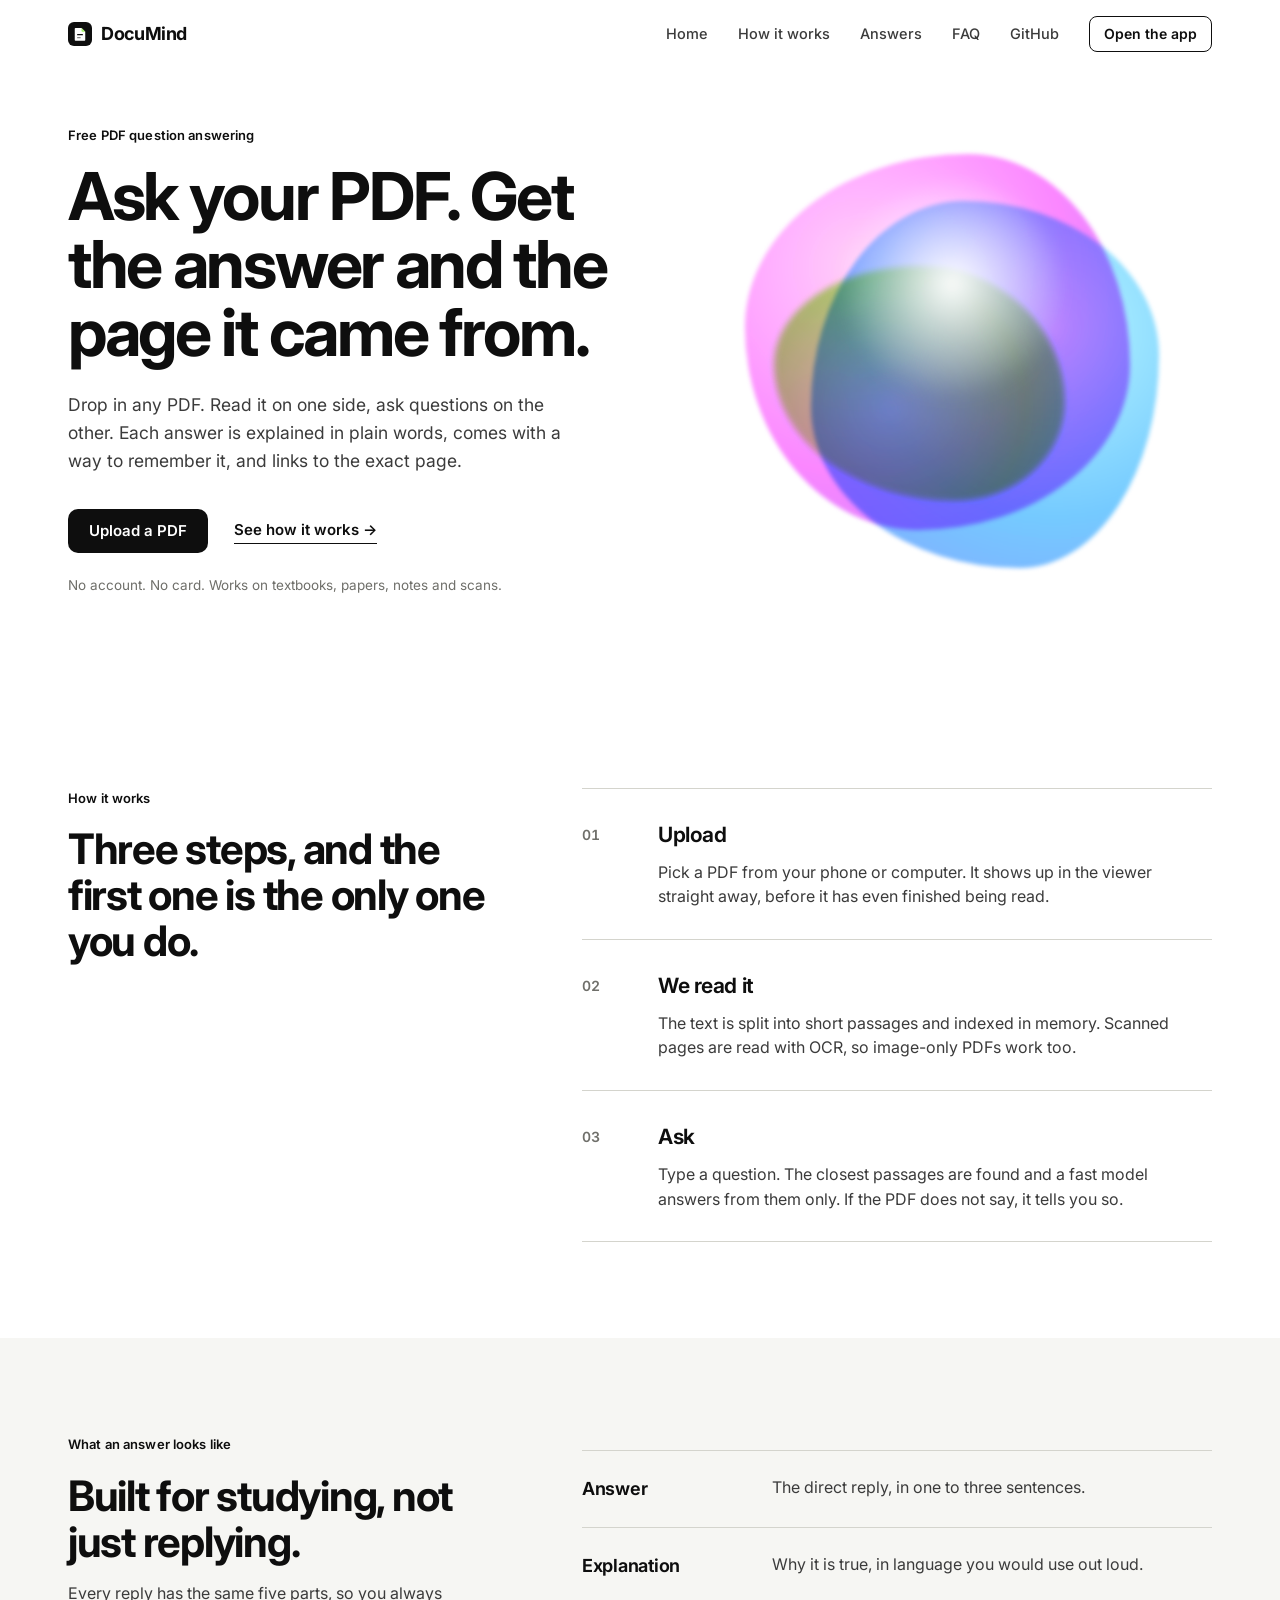
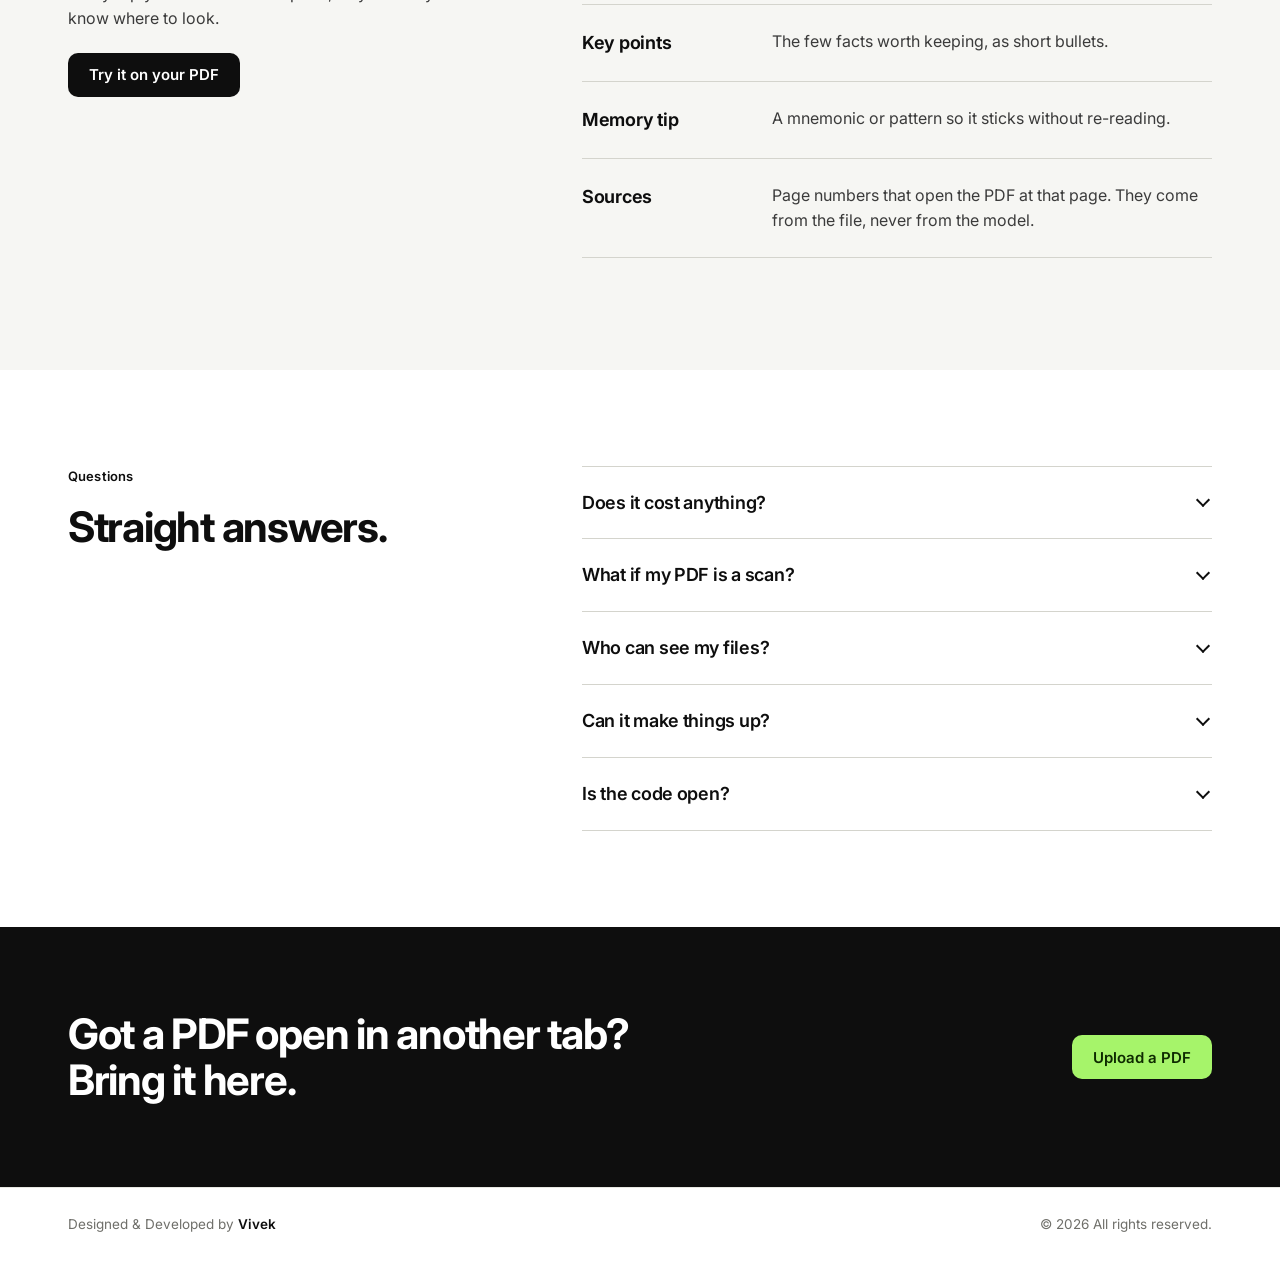
==== commit d0e7eb14: "feat: v3 upload-first app, minimal redesign, any-PDF support, accurate page citations" ====
--- a/static/index.html
+++ b/static/index.html
@@ -1,180 +1,154 @@
 <!DOCTYPE html>
-<html lang="en">
+<html lang="en" class="no-js">
 <head>
   <meta charset="UTF-8" />
   <meta name="viewport" content="width=device-width, initial-scale=1.0" />
-  <title>DocuMind | Chat with your PDFs. Answers you can verify.</title>
-  <meta name="description" content="DocuMind turns any PDF into a fast, cited Q&A workspace. Preview the document, ask questions, and get grounded answers with explanations and memory tips." />
-  <meta name="theme-color" content="#4f46e5" />
+  <title>DocuMind | Ask your PDF, get the page it came from</title>
+  <meta name="description" content="Upload any PDF, read it on the left and ask questions on the right. Every answer comes with an explanation, a memory tip and the page it was found on." />
+  <meta name="theme-color" content="#ffffff" />
   <link rel="icon" type="image/svg+xml" href="/static/logo.svg" />
   <link rel="preconnect" href="https://fonts.googleapis.com" />
   <link rel="preconnect" href="https://fonts.gstatic.com" crossorigin />
-  <link href="https://fonts.googleapis.com/css2?family=Inter:wght@400;500;600;700;800&display=swap" rel="stylesheet" />
+  <link href="https://fonts.googleapis.com/css2?family=Inter:wght@400;500;600;700&display=swap" rel="stylesheet" />
+  <link rel="stylesheet" href="/static/base.css" />
   <link rel="stylesheet" href="/static/styles.css" />
 </head>
-<body class="landing">
+<body>
 
   <header class="site-header" id="site-header">
-    <div class="container header-inner">
+    <div class="wrap header-inner">
       <a class="brand" href="/" aria-label="DocuMind home">
-        <img src="/static/logo.svg" alt="" class="brand-mark" />
-        <span class="brand-name">DocuMind</span>
+        <img src="/static/logo.svg" alt="" class="brand-mark" />DocuMind
       </a>
       <nav class="site-nav" id="site-nav" aria-label="Primary">
-        <a href="#features">Features</a>
+        <a href="/">Home</a>
         <a href="#how">How it works</a>
-        <a href="#study">Study mode</a>
-        <a href="#trust">Trust</a>
+        <a href="#answers">Answers</a>
+        <a href="#faq">FAQ</a>
         <a href="https://github.com/vivek-sah23/DocuMind-AI-Document-Intelligence" target="_blank" rel="noopener">GitHub</a>
-        <a href="/app" class="btn btn-primary btn-sm nav-cta">Open workspace</a>
+        <a href="/app" class="btn btn-line btn-sm nav-cta">Open the app</a>
       </nav>
-      <button class="nav-toggle" id="nav-toggle" aria-label="Toggle menu" aria-expanded="false" aria-controls="site-nav">
-        <span></span><span></span><span></span>
+      <button class="nav-toggle" id="nav-toggle" aria-label="Menu" aria-expanded="false" aria-controls="site-nav">
+        <span></span><span></span>
       </button>
     </div>
   </header>
 
   <main>
-
     <section class="hero">
-      <div class="hero-bg" aria-hidden="true"></div>
-      <div class="container hero-inner">
-        <span class="pill"><span class="pill-dot"></span> Instant, cited answers from your PDFs</span>
-        <h1>Stop searching your PDFs.<br /><span class="grad">Start asking them.</span></h1>
-        <p class="hero-sub">
-          Upload a document, preview it side by side, and get fast, grounded answers with a clear
-          explanation, page-level sources, and a memory tip so the answer sticks.
-        </p>
-        <div class="hero-actions">
-          <a href="/app" class="btn btn-primary btn-lg">Open workspace
-            <svg width="18" height="18" viewBox="0 0 24 24" fill="none" stroke="currentColor" stroke-width="2.2" stroke-linecap="round" stroke-linejoin="round"><path d="M5 12h14M13 6l6 6-6 6"/></svg>
-          </a>
-          <a href="#how" class="btn btn-ghost btn-lg">See how it works</a>
+      <div class="wrap hero-grid">
+        <div class="hero-copy">
+          <p class="eyebrow">Free PDF question answering</p>
+          <h1>Ask your PDF. Get the answer and the page it came from.</h1>
+          <p class="lead">
+            Drop in any PDF. Read it on one side, ask questions on the other. Each answer is
+            explained in plain words, comes with a way to remember it, and links to the exact page.
+          </p>
+          <div class="hero-actions">
+            <a href="/app" class="btn btn-dark">Upload a PDF</a>
+            <a href="#how" class="text-link">See how it works <span aria-hidden="true">&rarr;</span></a>
+          </div>
+          <p class="hero-note">No account. No card. Works on textbooks, papers, notes and scans.</p>
         </div>
-        <ul class="hero-stats" aria-label="Highlights">
-          <li><strong>Page-level</strong><span>citations on every answer</span></li>
-          <li><strong>Sub-second</strong><span>retrieval over your PDF</span></li>
-          <li><strong>Zero</strong><span>invented sources</span></li>
-          <li><strong>Free</strong><span>to use, no sign-up</span></li>
-        </ul>
-      </div>
-    </section>
-
-    <section id="features" class="section">
-      <div class="container">
-        <div class="section-head reveal">
-          <span class="eyebrow">Features</span>
-          <h2>Everything you need to learn from a document</h2>
-          <p>Built for students, researchers and teams who need answers they can trust, quickly.</p>
-        </div>
-        <div class="feature-grid">
-          <article class="feature-card reveal">
-            <span class="icon-box"><svg viewBox="0 0 24 24" fill="none" stroke="currentColor" stroke-width="1.8" stroke-linecap="round" stroke-linejoin="round"><path d="M14 3H7a2 2 0 0 0-2 2v14a2 2 0 0 0 2 2h10a2 2 0 0 0 2-2V8z"/><path d="M14 3v5h5"/><path d="M9 13h6M9 17h4"/></svg></span>
-            <h3>Your file, front and center</h3>
-            <p>Every upload keeps its real file name and opens in a built-in viewer, so you can read the PDF while you chat with it.</p>
-          </article>
-          <article class="feature-card reveal">
-            <span class="icon-box"><svg viewBox="0 0 24 24" fill="none" stroke="currentColor" stroke-width="1.8" stroke-linecap="round" stroke-linejoin="round"><path d="M13 2 4 14h7l-1 8 9-12h-7z"/></svg></span>
-            <h3>Fast, accurate answers</h3>
-            <p>Exact-match vector search finds the right passages in milliseconds, then a fast LLM writes the answer from those passages only.</p>
-          </article>
-          <article class="feature-card reveal">
-            <span class="icon-box"><svg viewBox="0 0 24 24" fill="none" stroke="currentColor" stroke-width="1.8" stroke-linecap="round" stroke-linejoin="round"><path d="M9 18h6M10 22h4"/><path d="M12 2a7 7 0 0 0-4 12.7c.6.5 1 1.2 1 2V17h6v-.3c0-.8.4-1.5 1-2A7 7 0 0 0 12 2z"/></svg></span>
-            <h3>Memory tips</h3>
-            <p>Each answer ends with a mnemonic or shortcut, so you remember the point quickly instead of re-reading the page.</p>
-          </article>
-          <article class="feature-card reveal">
-            <span class="icon-box"><svg viewBox="0 0 24 24" fill="none" stroke="currentColor" stroke-width="1.8" stroke-linecap="round" stroke-linejoin="round"><path d="M12 3l8 3v6c0 4.5-3.3 8.3-8 9-4.7-.7-8-4.5-8-9V6z"/><path d="m9 12 2 2 4-4"/></svg></span>
-            <h3>Verifiable citations</h3>
-            <p>Click any citation to jump to that exact page in the preview. Page numbers come from the document, never from the model.</p>
-          </article>
-          <article class="feature-card reveal">
-            <span class="icon-box"><svg viewBox="0 0 24 24" fill="none" stroke="currentColor" stroke-width="1.8" stroke-linecap="round" stroke-linejoin="round"><rect x="3" y="4" width="18" height="16" rx="2"/><path d="M9 4v16M3 10h6"/></svg></span>
-            <h3>Many documents, one place</h3>
-            <p>Keep several PDFs indexed, chat with one or search across all, and remove any file when you are done.</p>
-          </article>
-          <article class="feature-card reveal">
-            <span class="icon-box"><svg viewBox="0 0 24 24" fill="none" stroke="currentColor" stroke-width="1.8" stroke-linecap="round" stroke-linejoin="round"><rect x="7" y="2" width="10" height="20" rx="2"/><path d="M11 18h2"/></svg></span>
-            <h3>Works on every screen</h3>
-            <p>A layout that adapts from phone to desktop, with a smooth workspace you can use anywhere.</p>
-          </article>
-        </div>
-      </div>
-    </section>
-
-    <section id="how" class="section section-alt">
-      <div class="container">
-        <div class="section-head reveal">
-          <span class="eyebrow">How it works</span>
-          <h2>From upload to answer in four steps</h2>
-          <p>Two simple pipelines: index once, answer instantly.</p>
-        </div>
-        <ol class="steps">
-          <li class="step reveal"><span class="step-n">1</span><h3>Upload</h3><p>Drop in a PDF. It is validated and checked so the same file is never indexed twice.</p></li>
-          <li class="step reveal"><span class="step-n">2</span><h3>Index</h3><p>Pages are split into passages and embedded with all-MiniLM-L6-v2, then stored in FAISS.</p></li>
-          <li class="step reveal"><span class="step-n">3</span><h3>Retrieve</h3><p>Your question is matched against the passages by exact cosine similarity.</p></li>
-          <li class="step reveal"><span class="step-n">4</span><h3>Answer</h3><p>A fast LLM answers only from those passages and cites the page for each claim.</p></li>
-        </ol>
-      </div>
-    </section>
-
-    <section id="study" class="section">
-      <div class="container split">
-        <div class="split-copy reveal">
-          <span class="eyebrow">Study mode</span>
-          <h2>Answers that teach, not just reply</h2>
-          <p>Every response is organised the same way, so you can scan it in seconds and keep it in your head.</p>
-          <ul class="check-list">
-            <li><strong>Answer.</strong> The direct response, in one to three sentences.</li>
-            <li><strong>Explanation.</strong> Why it is true, in plain language.</li>
-            <li><strong>Key points.</strong> The facts to remember, as short bullets.</li>
-            <li><strong>Memory tip.</strong> A mnemonic or pattern to recall it fast.</li>
-            <li><strong>Sources.</strong> Page citations that open the PDF at the right page.</li>
-          </ul>
-          <a href="/app" class="btn btn-primary">Try it on a PDF</a>
-        </div>
-        <div class="split-visual reveal" aria-hidden="true">
-          <div class="answer-demo">
-            <div class="ad-row ad-label">Answer</div>
-            <div class="ad-line w90"></div><div class="ad-line w70"></div>
-            <div class="ad-row ad-label">Explanation</div>
-            <div class="ad-line w100"></div><div class="ad-line w80"></div><div class="ad-line w60"></div>
-            <div class="ad-tip"><span>Memory tip</span><div class="ad-line w85"></div></div>
-            <div class="ad-chips"><i>p. 4</i><i>p. 9</i><i>p. 12</i></div>
+        <div class="hero-art" aria-hidden="true">
+          <div class="blob">
+            <i class="b1"></i><i class="b2"></i><i class="b3"></i><i class="b4"></i>
           </div>
         </div>
       </div>
     </section>
 
-    <section id="trust" class="section section-alt">
-      <div class="container">
-        <div class="section-head reveal">
-          <span class="eyebrow">Trust</span>
-          <h2>Built to be verifiable</h2>
-          <p>The failure modes of document chat, designed out.</p>
+    <section id="how" class="block">
+      <div class="wrap two-col">
+        <div class="col-title reveal">
+          <p class="eyebrow">How it works</p>
+          <h2>Three steps, and the first one is the only one you do.</h2>
         </div>
-        <div class="trust-grid">
-          <div class="trust-item reveal"><h3>Grounded or refused</h3><p>Below a similarity threshold, DocuMind says the document does not contain the answer instead of guessing.</p></div>
-          <div class="trust-item reveal"><h3>Prompt-injection safe</h3><p>Text inside a PDF is treated as data. It can never change the assistant's instructions.</p></div>
-          <div class="trust-item reveal"><h3>Defensive uploads</h3><p>Extension, magic bytes, corruption and extractable-text checks run before anything is indexed.</p></div>
-          <div class="trust-item reveal"><h3>Secrets stay server-side</h3><p>API keys live only in server environment variables, are redacted from errors, and requests are rate limited.</p></div>
-        </div>
-        <p class="demo-note reveal">This is a shared demo workspace. Please upload public or sample PDFs only.</p>
+        <ol class="steps">
+          <li class="reveal">
+            <span class="num">01</span>
+            <div>
+              <h3>Upload</h3>
+              <p>Pick a PDF from your phone or computer. It shows up in the viewer straight away, before it has even finished being read.</p>
+            </div>
+          </li>
+          <li class="reveal">
+            <span class="num">02</span>
+            <div>
+              <h3>We read it</h3>
+              <p>The text is split into short passages and indexed in memory. Scanned pages are read with OCR, so image-only PDFs work too.</p>
+            </div>
+          </li>
+          <li class="reveal">
+            <span class="num">03</span>
+            <div>
+              <h3>Ask</h3>
+              <p>Type a question. The closest passages are found and a fast model answers from them only. If the PDF does not say, it tells you so.</p>
+            </div>
+          </li>
+        </ol>
       </div>
     </section>
 
-    <section class="cta-band">
-      <div class="container cta-inner reveal">
-        <h2>Ready to ask your first question?</h2>
-        <p>Upload a PDF and get a cited answer in seconds.</p>
-        <a href="/app" class="btn btn-light btn-lg">Open workspace</a>
+    <section id="answers" class="block block-tint">
+      <div class="wrap two-col">
+        <div class="col-title reveal">
+          <p class="eyebrow">What an answer looks like</p>
+          <h2>Built for studying, not just replying.</h2>
+          <p class="sub">Every reply has the same five parts, so you always know where to look.</p>
+          <a href="/app" class="btn btn-dark" style="margin-top:22px">Try it on your PDF</a>
+        </div>
+        <dl class="parts">
+          <div class="reveal"><dt>Answer</dt><dd>The direct reply, in one to three sentences.</dd></div>
+          <div class="reveal"><dt>Explanation</dt><dd>Why it is true, in language you would use out loud.</dd></div>
+          <div class="reveal"><dt>Key points</dt><dd>The few facts worth keeping, as short bullets.</dd></div>
+          <div class="reveal"><dt>Memory tip</dt><dd>A mnemonic or pattern so it sticks without re-reading.</dd></div>
+          <div class="reveal"><dt>Sources</dt><dd>Page numbers that open the PDF at that page. They come from the file, never from the model.</dd></div>
+        </dl>
       </div>
     </section>
 
+    <section id="faq" class="block">
+      <div class="wrap two-col">
+        <div class="col-title reveal">
+          <p class="eyebrow">Questions</p>
+          <h2>Straight answers.</h2>
+        </div>
+        <div class="faq">
+          <details class="reveal">
+            <summary>Does it cost anything?</summary>
+            <p>No. It runs on free tiers end to end, and there is no sign-up.</p>
+          </details>
+          <details class="reveal">
+            <summary>What if my PDF is a scan?</summary>
+            <p>Pages with no selectable text are read with OCR. Very long scans are read up to the first 40 pages to stay inside free limits.</p>
+          </details>
+          <details class="reveal">
+            <summary>Who can see my files?</summary>
+            <p>This is a shared demo with no logins, so use public or sample documents only. Files are kept in server memory and disk on a free host, and are wiped whenever it restarts.</p>
+          </details>
+          <details class="reveal">
+            <summary>Can it make things up?</summary>
+            <p>Answers are limited to passages found in your PDF, and page references are checked against the file. When the PDF does not cover a question, you get a plain "not in the document".</p>
+          </details>
+          <details class="reveal">
+            <summary>Is the code open?</summary>
+            <p>Yes, on <a href="https://github.com/vivek-sah23/DocuMind-AI-Document-Intelligence" target="_blank" rel="noopener">GitHub</a>. The retrieval pipeline is plain Python with FAISS and no orchestration framework.</p>
+          </details>
+        </div>
+      </div>
+    </section>
+
+    <section class="closer">
+      <div class="wrap closer-inner reveal">
+        <h2>Got a PDF open in another tab? Bring it here.</h2>
+        <a href="/app" class="btn btn-accent">Upload a PDF</a>
+      </div>
+    </section>
   </main>
 
   <footer class="site-footer">
-    <div class="container footer-simple">
+    <div class="wrap footer-inner">
       <p>Designed &amp; Developed by <strong>Vivek</strong></p>
       <p>&copy; 2026 All rights reserved.</p>
     </div>
--- a/static/base.css
+++ b/static/base.css
@@ -0,0 +1,60 @@
+/* Shared tokens and primitives for the landing page and the workspace. */
+:root {
+  --bg: #ffffff;
+  --surface: #f6f6f3;
+  --surface-2: #efefeb;
+  --ink: #0e0e0e;
+  --ink-2: #3b3b3b;
+  --muted: #6f6f6a;
+  --line: #e7e7e2;
+  --line-strong: #d4d4cd;
+  --accent: #a6f46a;
+  --accent-ink: #0e2a00;
+  --danger: #b42318;
+  --danger-bg: #fdf1ef;
+  --ok: #17803d;
+  --radius: 12px;
+  --radius-lg: 18px;
+  --ease: cubic-bezier(.2, .7, .2, 1);
+  --font: "Inter", system-ui, -apple-system, "Segoe UI", Roboto, sans-serif;
+}
+*, *::before, *::after { box-sizing: border-box; }
+html { -webkit-text-size-adjust: 100%; scroll-behavior: smooth; }
+body {
+  margin: 0;
+  font-family: var(--font);
+  font-size: 16px;
+  line-height: 1.55;
+  color: var(--ink);
+  background: var(--bg);
+  -webkit-font-smoothing: antialiased;
+}
+h1, h2, h3, p, ul, ol { margin: 0; }
+ul, ol { padding: 0; list-style: none; }
+a { color: inherit; }
+button, input, textarea { font: inherit; color: inherit; }
+button { cursor: pointer; }
+:focus-visible { outline: 2px solid var(--ink); outline-offset: 2px; border-radius: 6px; }
+.sr-only { position: absolute; width: 1px; height: 1px; overflow: hidden; clip: rect(0 0 0 0); white-space: nowrap; }
+
+.brand { display: inline-flex; align-items: center; gap: 9px; text-decoration: none; font-weight: 700; letter-spacing: -.02em; font-size: 18px; }
+.brand-mark { width: 24px; height: 24px; display: block; }
+
+.btn {
+  display: inline-flex; align-items: center; justify-content: center; gap: 8px;
+  height: 44px; padding: 0 20px; border-radius: 10px; border: 1px solid transparent;
+  font-weight: 600; font-size: 15px; text-decoration: none; white-space: nowrap;
+  transition: transform .18s var(--ease), background-color .18s, border-color .18s, box-shadow .18s;
+}
+.btn:active { transform: translateY(1px); }
+.btn-dark { background: var(--ink); color: #fff; }
+.btn-dark:hover { background: #2a2a2a; }
+.btn-line { background: #fff; border-color: var(--ink); color: var(--ink); }
+.btn-line:hover { background: var(--ink); color: #fff; }
+.btn-accent { background: var(--accent); color: var(--accent-ink); }
+.btn-accent:hover { background: #95e955; }
+.btn-sm { height: 36px; padding: 0 14px; font-size: 14px; border-radius: 8px; }
+
+@media (prefers-reduced-motion: reduce) {
+  *, *::before, *::after { animation-duration: .001ms !important; transition-duration: .001ms !important; scroll-behavior: auto !important; }
+}
--- a/static/styles.css
+++ b/static/styles.css
@@ -1,161 +1,111 @@
-/* DocuMind landing page. Shared tokens are reused by app.css. */
-:root {
-  --bg: #ffffff;
-  --bg-soft: #f6f7fb;
-  --ink: #0f172a;
-  --ink-2: #334155;
-  --muted: #64748b;
-  --line: #e5e7ef;
-  --brand: #4f46e5;
-  --brand-2: #7c3aed;
-  --brand-soft: #eef2ff;
-  --ok: #059669;
-  --warn: #d97706;
-  --danger: #dc2626;
-  --radius: 14px;
-  --shadow-sm: 0 1px 2px rgba(15, 23, 42, .06);
-  --shadow: 0 10px 30px -12px rgba(79, 70, 229, .25), 0 2px 6px rgba(15, 23, 42, .05);
-  --font: "Inter", system-ui, -apple-system, "Segoe UI", Roboto, sans-serif;
-}
+/* Landing page. Layout follows a minimal editorial header: left-aligned
+   bold headline, one dark button, one abstract visual, lots of white. */
+.wrap { width: 100%; max-width: 1200px; margin: 0 auto; padding: 0 28px; }
 
-*, *::before, *::after { box-sizing: border-box; }
-html { scroll-behavior: smooth; scroll-padding-top: 76px; -webkit-text-size-adjust: 100%; }
-body { margin: 0; font-family: var(--font); color: var(--ink); background: var(--bg); line-height: 1.6; -webkit-font-smoothing: antialiased; overflow-x: hidden; }
-img, svg { max-width: 100%; }
-a { color: inherit; text-decoration: none; }
-h1, h2, h3, p, ul, ol { margin: 0; }
-ul, ol { padding: 0; list-style: none; }
-.container { width: 100%; max-width: 1160px; margin: 0 auto; padding: 0 24px; }
+.site-header { position: sticky; top: 0; z-index: 40; background: rgba(255,255,255,.88); backdrop-filter: saturate(1.4) blur(12px); -webkit-backdrop-filter: saturate(1.4) blur(12px); border-bottom: 1px solid transparent; transition: border-color .25s; }
+.site-header.scrolled { border-color: var(--line); }
+.header-inner { display: flex; align-items: center; justify-content: space-between; height: 68px; }
+.site-nav { display: flex; align-items: center; gap: 30px; }
+.site-nav a:not(.btn) { text-decoration: none; font-size: 14.5px; font-weight: 500; color: var(--ink-2); transition: color .15s; }
+.site-nav a:not(.btn):hover { color: var(--ink); }
+.nav-toggle { display: none; width: 42px; height: 42px; border: 0; background: none; position: relative; border-radius: 10px; }
+.nav-toggle span { position: absolute; left: 11px; right: 11px; height: 2px; background: var(--ink); border-radius: 2px; transition: transform .25s var(--ease), top .25s var(--ease); }
+.nav-toggle span:first-child { top: 16px; }
+.nav-toggle span:last-child { top: 25px; }
+.nav-toggle[aria-expanded="true"] span:first-child { top: 20px; transform: rotate(45deg); }
+.nav-toggle[aria-expanded="true"] span:last-child { top: 20px; transform: rotate(-45deg); }
 
-/* Buttons */
-.btn { display: inline-flex; align-items: center; justify-content: center; gap: 8px; font: 600 15px/1 var(--font); padding: 13px 22px; border-radius: 10px; border: 1px solid transparent; cursor: pointer; transition: transform .15s ease, box-shadow .2s ease, background .2s ease, border-color .2s ease; white-space: nowrap; }
-.btn:focus-visible, .nav-toggle:focus-visible, a:focus-visible { outline: 3px solid rgba(79, 70, 229, .35); outline-offset: 2px; }
-.btn-sm { padding: 10px 16px; font-size: 14px; }
-.btn-lg { padding: 16px 28px; font-size: 16px; border-radius: 12px; }
-.btn-primary { color: #fff; background: linear-gradient(135deg, var(--brand), var(--brand-2)); box-shadow: 0 8px 20px -8px rgba(79, 70, 229, .6); }
-.btn-primary:hover { transform: translateY(-1px); box-shadow: 0 12px 26px -8px rgba(79, 70, 229, .7); }
-.btn-ghost { color: var(--ink); background: #fff; border-color: var(--line); }
-.btn-ghost:hover { border-color: #c7cbe0; background: var(--bg-soft); }
-.btn-light { background: #fff; color: var(--brand); }
-.btn-light:hover { transform: translateY(-1px); box-shadow: 0 10px 24px -8px rgba(0, 0, 0, .35); }
-
-/* Header */
-.site-header { position: sticky; top: 0; z-index: 50; background: rgba(255, 255, 255, .82); backdrop-filter: saturate(160%) blur(14px); -webkit-backdrop-filter: saturate(160%) blur(14px); border-bottom: 1px solid transparent; transition: border-color .2s, box-shadow .2s; }
-.site-header.scrolled { border-color: var(--line); box-shadow: var(--shadow-sm); }
-.header-inner { display: flex; align-items: center; justify-content: space-between; height: 66px; }
-.brand { display: inline-flex; align-items: center; gap: 10px; }
-.brand-mark { width: 30px; height: 30px; }
-.brand-name { font-weight: 800; font-size: 19px; letter-spacing: -.02em; }
-.site-nav { display: flex; align-items: center; gap: 28px; font-size: 14.5px; font-weight: 500; color: var(--ink-2); }
-.site-nav a:not(.btn):hover { color: var(--brand); }
-.nav-toggle { display: none; width: 42px; height: 42px; border: 1px solid var(--line); border-radius: 10px; background: #fff; cursor: pointer; padding: 0; flex-direction: column; align-items: center; justify-content: center; gap: 4px; }
-.nav-toggle span { display: block; width: 18px; height: 2px; background: var(--ink); border-radius: 2px; transition: transform .2s, opacity .2s; }
-.nav-toggle[aria-expanded="true"] span:nth-child(1) { transform: translateY(6px) rotate(45deg); }
-.nav-toggle[aria-expanded="true"] span:nth-child(2) { opacity: 0; }
-.nav-toggle[aria-expanded="true"] span:nth-child(3) { transform: translateY(-6px) rotate(-45deg); }
+.eyebrow { font-size: 13px; font-weight: 600; letter-spacing: .01em; color: var(--ink); margin-bottom: 18px; }
 
 /* Hero */
-.hero { position: relative; padding: 88px 0 72px; text-align: center; overflow: hidden; }
-.hero-bg { position: absolute; inset: 0; z-index: -1; background:
-  radial-gradient(600px 320px at 15% 0%, rgba(124, 58, 237, .16), transparent 70%),
-  radial-gradient(640px 340px at 88% 8%, rgba(79, 70, 229, .16), transparent 70%),
-  linear-gradient(#fff, #f8f9ff); }
-.hero-bg::after { content: ""; position: absolute; inset: 0; background-image: linear-gradient(rgba(79, 70, 229, .06) 1px, transparent 1px), linear-gradient(90deg, rgba(79, 70, 229, .06) 1px, transparent 1px); background-size: 44px 44px; -webkit-mask-image: radial-gradient(ellipse at 50% 30%, #000 20%, transparent 70%); mask-image: radial-gradient(ellipse at 50% 30%, #000 20%, transparent 70%); }
-.hero-inner { max-width: 900px; }
-.pill { display: inline-flex; align-items: center; gap: 8px; padding: 7px 14px; font-size: 13px; font-weight: 600; color: var(--brand); background: var(--brand-soft); border: 1px solid #dfe3ff; border-radius: 999px; }
-.pill-dot { width: 7px; height: 7px; border-radius: 50%; background: var(--brand); box-shadow: 0 0 0 4px rgba(79, 70, 229, .18); }
-h1 { text-wrap: balance; font-size: clamp(34px, 6vw, 62px); line-height: 1.05; letter-spacing: -.035em; font-weight: 800; margin: 22px 0 20px; }
-.grad { background: linear-gradient(135deg, var(--brand), var(--brand-2) 60%, #c026d3); -webkit-background-clip: text; background-clip: text; color: transparent; }
-.hero-sub { font-size: clamp(16px, 2.2vw, 19px); color: var(--ink-2); max-width: 640px; margin: 0 auto 30px; }
-.hero-actions { display: flex; flex-wrap: wrap; gap: 12px; justify-content: center; }
-.hero-stats { display: grid; grid-template-columns: repeat(4, 1fr); gap: 12px; margin: 54px auto 0; max-width: 860px; }
-.hero-stats li { background: rgba(255, 255, 255, .8); border: 1px solid var(--line); border-radius: var(--radius); padding: 16px 12px; box-shadow: var(--shadow-sm); }
-.hero-stats strong { display: block; font-size: 17px; letter-spacing: -.01em; }
-.hero-stats span { font-size: 13px; color: var(--muted); }
+.hero { padding: 56px 0 96px; }
+.hero-grid { display: grid; grid-template-columns: minmax(0, 1.05fr) minmax(0, 1fr); gap: 40px; align-items: center; }
+h1 { font-size: clamp(38px, 5.4vw, 66px); line-height: 1.03; letter-spacing: -.035em; font-weight: 700; max-width: 12.5em; }
+.lead { margin-top: 24px; max-width: 30em; color: var(--ink-2); font-size: 17.5px; line-height: 1.6; }
+.hero-actions { margin-top: 34px; display: flex; align-items: center; gap: 26px; flex-wrap: wrap; }
+.text-link { font-weight: 600; font-size: 15px; text-decoration: none; border-bottom: 1.5px solid var(--ink); padding-bottom: 1px; }
+.text-link span { display: inline-block; transition: transform .2s var(--ease); }
+.text-link:hover span { transform: translateX(3px); }
+.hero-note { margin-top: 22px; font-size: 13.5px; color: var(--muted); }
 
-/* Sections */
-.section { padding: 96px 0; }
-.section-alt { background: var(--bg-soft); }
-.section-head { text-align: center; max-width: 640px; margin: 0 auto 52px; }
-.eyebrow { display: inline-block; font-size: 12.5px; font-weight: 700; letter-spacing: .1em; text-transform: uppercase; color: var(--brand); margin-bottom: 10px; }
-h2 { font-size: clamp(28px, 4vw, 40px); line-height: 1.15; letter-spacing: -.025em; font-weight: 800; margin-bottom: 12px; }
-.section-head p { color: var(--muted); font-size: 17px; }
-h3 { font-size: 18px; letter-spacing: -.01em; font-weight: 700; }
+.hero-art { display: grid; place-items: center; min-height: 420px; }
+.blob { position: relative; width: min(100%, 470px); aspect-ratio: 1; filter: saturate(1.15); }
+.blob i { position: absolute; display: block; mix-blend-mode: multiply; will-change: transform, border-radius; }
+.blob .b1 { inset: 6% 10% 14% 8%; background: radial-gradient(circle at 30% 30%, #ffd1f4, #f08bff 55%, #b387ff); border-radius: 58% 42% 55% 45% / 46% 56% 44% 54%; animation: morph 14s ease-in-out infinite; filter: blur(2px); }
+.blob .b2 { inset: 16% 4% 6% 22%; background: radial-gradient(circle at 70% 35%, #bff6ff, #7ec8ff 55%, #8aa2ff); border-radius: 44% 56% 40% 60% / 56% 42% 58% 44%; animation: morph 17s ease-in-out -4s infinite reverse; filter: blur(2px); }
+.blob .b3 { inset: 30% 24% 20% 14%; background: radial-gradient(circle at 40% 60%, #e6ffb8, #a6f46a 60%, #7fe39a); border-radius: 50% 50% 38% 62% / 42% 58% 42% 58%; animation: morph 12s ease-in-out -7s infinite; filter: blur(3px); opacity: .9; }
+.blob .b4 { inset: 12% 24% 40% 28%; background: radial-gradient(circle at 50% 45%, #fff, rgba(255,255,255,0) 68%); border-radius: 50%; mix-blend-mode: screen; filter: blur(8px); animation: drift 9s ease-in-out infinite; }
+@keyframes morph {
+  0%, 100% { border-radius: 58% 42% 55% 45% / 46% 56% 44% 54%; transform: rotate(0deg) scale(1); }
+  33% { border-radius: 40% 60% 46% 54% / 58% 40% 60% 42%; transform: rotate(14deg) scale(1.04); }
+  66% { border-radius: 52% 48% 62% 38% / 40% 60% 40% 60%; transform: rotate(-10deg) scale(.97); }
+}
+@keyframes drift { 0%, 100% { transform: translate(0, 0); } 50% { transform: translate(8%, 10%); } }
 
-.feature-grid { display: grid; grid-template-columns: repeat(3, 1fr); gap: 20px; }
-.feature-card { background: #fff; border: 1px solid var(--line); border-radius: 16px; padding: 26px; transition: transform .2s, box-shadow .2s, border-color .2s; }
-.feature-card:hover { transform: translateY(-3px); box-shadow: var(--shadow); border-color: #d6d9f5; }
-.feature-card h3 { margin: 16px 0 8px; }
-.feature-card p { color: var(--muted); font-size: 15px; }
-.icon-box { display: inline-flex; width: 46px; height: 46px; align-items: center; justify-content: center; border-radius: 12px; background: var(--brand-soft); color: var(--brand); }
-.icon-box svg { width: 24px; height: 24px; }
+/* Blocks */
+.block { padding: 96px 0; }
+.block-tint { background: var(--surface); }
+.two-col { display: grid; grid-template-columns: minmax(0, 5fr) minmax(0, 7fr); gap: 64px; align-items: start; }
+.col-title { position: sticky; top: 100px; }
+h2 { font-size: clamp(28px, 3.4vw, 42px); line-height: 1.1; letter-spacing: -.03em; font-weight: 700; max-width: 14em; }
+.sub { margin-top: 16px; color: var(--ink-2); max-width: 26em; }
 
-.steps { display: grid; grid-template-columns: repeat(4, 1fr); gap: 20px; counter-reset: s; }
-.step { background: #fff; border: 1px solid var(--line); border-radius: 16px; padding: 26px; position: relative; }
-.step-n { display: inline-flex; width: 38px; height: 38px; align-items: center; justify-content: center; border-radius: 50%; color: #fff; font-weight: 700; background: linear-gradient(135deg, var(--brand), var(--brand-2)); margin-bottom: 14px; }
-.step p { color: var(--muted); font-size: 15px; margin-top: 6px; }
+.steps li { display: grid; grid-template-columns: 64px 1fr; gap: 12px; padding: 30px 0; border-top: 1px solid var(--line-strong); }
+.steps li:last-child { border-bottom: 1px solid var(--line-strong); }
+.num { font-size: 14px; font-weight: 600; color: var(--muted); padding-top: 5px; font-variant-numeric: tabular-nums; }
+h3 { font-size: 21px; letter-spacing: -.02em; font-weight: 650; margin-bottom: 8px; }
+.steps p { color: var(--ink-2); max-width: 34em; }
 
-.split { display: grid; grid-template-columns: 1.05fr .95fr; gap: 64px; align-items: center; }
-.split-copy p { color: var(--ink-2); font-size: 17px; margin: 6px 0 22px; }
-.check-list { display: grid; gap: 12px; margin-bottom: 28px; }
-.check-list li { position: relative; padding-left: 32px; color: var(--ink-2); font-size: 15.5px; }
-.check-list li::before { content: ""; position: absolute; left: 0; top: 3px; width: 20px; height: 20px; border-radius: 50%; background: var(--brand-soft) url("data:image/svg+xml,%3Csvg xmlns='http://www.w3.org/2000/svg' viewBox='0 0 24 24' fill='none' stroke='%234f46e5' stroke-width='3.2' stroke-linecap='round' stroke-linejoin='round'%3E%3Cpath d='m5 12 5 5 9-10'/%3E%3C/svg%3E") center/12px no-repeat; }
-.check-list strong { color: var(--ink); }
+.parts > div { display: grid; grid-template-columns: 170px 1fr; gap: 20px; padding: 24px 0; border-top: 1px solid var(--line-strong); }
+.parts > div:last-child { border-bottom: 1px solid var(--line-strong); }
+.parts dt { font-weight: 650; font-size: 18px; letter-spacing: -.015em; }
+.parts dd { margin: 0; color: var(--ink-2); }
 
-.answer-demo { background: #fff; border: 1px solid var(--line); border-radius: 20px; padding: 26px; box-shadow: var(--shadow); max-width: 440px; margin: 0 auto; }
-.ad-label { font-size: 11.5px; font-weight: 700; letter-spacing: .09em; text-transform: uppercase; color: var(--brand); margin: 18px 0 10px; }
-.ad-label:first-child { margin-top: 0; }
-.ad-line { height: 9px; border-radius: 6px; background: #e8eaf4; margin-bottom: 8px; }
-.w100 { width: 100%; } .w90 { width: 90%; } .w85 { width: 85%; } .w80 { width: 80%; } .w70 { width: 70%; } .w60 { width: 60%; }
-.ad-tip { margin-top: 18px; padding: 14px 16px; border-radius: 12px; background: #fffbeb; border: 1px solid #fde68a; }
-.ad-tip span { display: block; font-size: 11.5px; font-weight: 700; letter-spacing: .09em; text-transform: uppercase; color: var(--warn); margin-bottom: 8px; }
-.ad-tip .ad-line { background: #fde9a8; margin-bottom: 0; }
-.ad-chips { display: flex; gap: 8px; margin-top: 18px; }
-.ad-chips i { font-style: normal; font-size: 12px; font-weight: 600; color: var(--brand); background: var(--brand-soft); padding: 4px 10px; border-radius: 999px; }
+.faq details { border-top: 1px solid var(--line-strong); padding: 0; }
+.faq details:last-child { border-bottom: 1px solid var(--line-strong); }
+.faq summary { list-style: none; cursor: pointer; padding: 22px 36px 22px 0; font-weight: 600; font-size: 18px; letter-spacing: -.015em; position: relative; }
+.faq summary::-webkit-details-marker { display: none; }
+.faq summary::after { content: ""; position: absolute; right: 4px; top: 50%; width: 10px; height: 10px; border-right: 2px solid var(--ink); border-bottom: 2px solid var(--ink); transform: translateY(-70%) rotate(45deg); transition: transform .25s var(--ease); }
+.faq details[open] summary::after { transform: translateY(-30%) rotate(-135deg); }
+.faq details p { padding: 0 36px 24px 0; color: var(--ink-2); max-width: 36em; animation: fadeIn .3s var(--ease); }
+.faq a { text-decoration: underline; text-underline-offset: 3px; }
+@keyframes fadeIn { from { opacity: 0; transform: translateY(-4px); } to { opacity: 1; transform: none; } }
 
-.trust-grid { display: grid; grid-template-columns: repeat(4, 1fr); gap: 20px; }
-.trust-item { background: #fff; border: 1px solid var(--line); border-radius: 16px; padding: 24px; }
-.trust-item p { color: var(--muted); font-size: 15px; margin-top: 8px; }
-.demo-note { text-align: center; color: var(--muted); font-size: 14px; margin-top: 28px; }
+.closer { background: var(--ink); color: #fff; padding: 84px 0; }
+.closer-inner { display: flex; align-items: center; justify-content: space-between; gap: 32px; flex-wrap: wrap; }
+.closer h2 { color: #fff; max-width: 15em; }
 
-.cta-band { padding: 80px 0; background: linear-gradient(135deg, #3730a3, var(--brand) 45%, var(--brand-2)); color: #fff; text-align: center; }
-.cta-band p { opacity: .85; margin: 6px 0 26px; font-size: 17px; }
+.site-footer { padding: 26px 0; border-top: 1px solid var(--line); font-size: 13.5px; color: var(--muted); }
+.footer-inner { display: flex; justify-content: space-between; gap: 12px; flex-wrap: wrap; }
+.site-footer strong { color: var(--ink); font-weight: 600; }
 
-.site-footer { padding: 36px 0; background: #0b1020; color: #cbd5e1; text-align: center; font-size: 14px; }
-.footer-simple p + p { margin-top: 4px; color: #94a3b8; }
-.site-footer strong { color: #fff; font-weight: 700; }
+.reveal { opacity: 0; transform: translateY(14px); transition: opacity .6s var(--ease), transform .6s var(--ease); }
+.reveal.in { opacity: 1; transform: none; }
+.no-js .reveal { opacity: 1; transform: none; }
 
-/* Reveal on scroll */
-.reveal { opacity: 0; transform: translateY(16px); transition: opacity .6s ease, transform .6s ease; }
-.reveal.in { opacity: 1; transform: none; }
-@media (prefers-reduced-motion: reduce) {
-  html { scroll-behavior: auto; }
-  .reveal { opacity: 1; transform: none; transition: none; }
-  .btn, .feature-card { transition: none; }
+@media (max-width: 960px) {
+  .hero { padding: 36px 0 64px; }
+  .hero-grid { grid-template-columns: 1fr; gap: 8px; }
+  .hero-art { order: -1; min-height: 0; }
+  .blob { width: min(78vw, 340px); margin-bottom: -8px; }
+  .two-col { grid-template-columns: 1fr; gap: 28px; }
+  .col-title { position: static; }
+  .block { padding: 68px 0; }
 }
-
-/* Responsive */
-@media (max-width: 960px) {
-  .feature-grid { grid-template-columns: repeat(2, 1fr); }
-  .steps, .trust-grid { grid-template-columns: repeat(2, 1fr); }
-  .split { grid-template-columns: 1fr; gap: 40px; }
-  .hero-stats { grid-template-columns: repeat(2, 1fr); }
-}
-@media (max-width: 760px) {
-  .nav-toggle { display: inline-flex; }
-  .site-nav { position: absolute; top: 66px; left: 0; right: 0; flex-direction: column; align-items: stretch; gap: 0; background: #fff; border-bottom: 1px solid var(--line); box-shadow: 0 16px 24px -16px rgba(15, 23, 42, .25); padding: 8px 24px 18px; max-height: 0; overflow: hidden; visibility: hidden; opacity: 0; transition: opacity .2s, max-height .25s; }
-  .site-nav.open { max-height: 440px; visibility: visible; opacity: 1; }
-  .site-nav a:not(.btn) { padding: 14px 0; border-bottom: 1px solid var(--line); }
-  .site-nav .nav-cta { margin-top: 14px; }
-  .hero { padding: 56px 0 48px; }
-  .section { padding: 64px 0; }
-  .section-head { margin-bottom: 36px; }
+@media (max-width: 820px) {
+  .nav-toggle { display: block; }
+  .site-nav { position: absolute; left: 0; right: 0; top: 68px; flex-direction: column; align-items: stretch; gap: 0; padding: 8px 28px 22px; background: #fff; border-bottom: 1px solid var(--line); opacity: 0; visibility: hidden; transform: translateY(-8px); transition: opacity .22s, transform .22s var(--ease), visibility .22s; }
+  .site-nav.open { opacity: 1; visibility: visible; transform: none; }
+  .site-nav a:not(.btn) { padding: 14px 0; font-size: 17px; border-bottom: 1px solid var(--line); }
+  .nav-cta { margin-top: 16px; height: 46px; }
 }
 @media (max-width: 560px) {
-  .container { padding: 0 18px; }
-  .feature-grid, .steps, .trust-grid { grid-template-columns: 1fr; }
-  .hero-actions .btn { width: 100%; }
-  .hero-stats { margin-top: 38px; gap: 10px; }
-  .hero-stats li { padding: 14px 8px; }
-  .cta-band { padding: 60px 0; }
+  .wrap { padding: 0 20px; }
+  .site-nav { padding: 8px 20px 22px; }
+  .lead { font-size: 16.5px; }
+  .steps li { grid-template-columns: 44px 1fr; }
+  .parts > div { grid-template-columns: 1fr; gap: 4px; padding: 20px 0; }
+  .closer { padding: 60px 0; }
+  .closer-inner .btn { width: 100%; }
+  .hero-actions .btn { flex: 1 1 100%; }
 }
